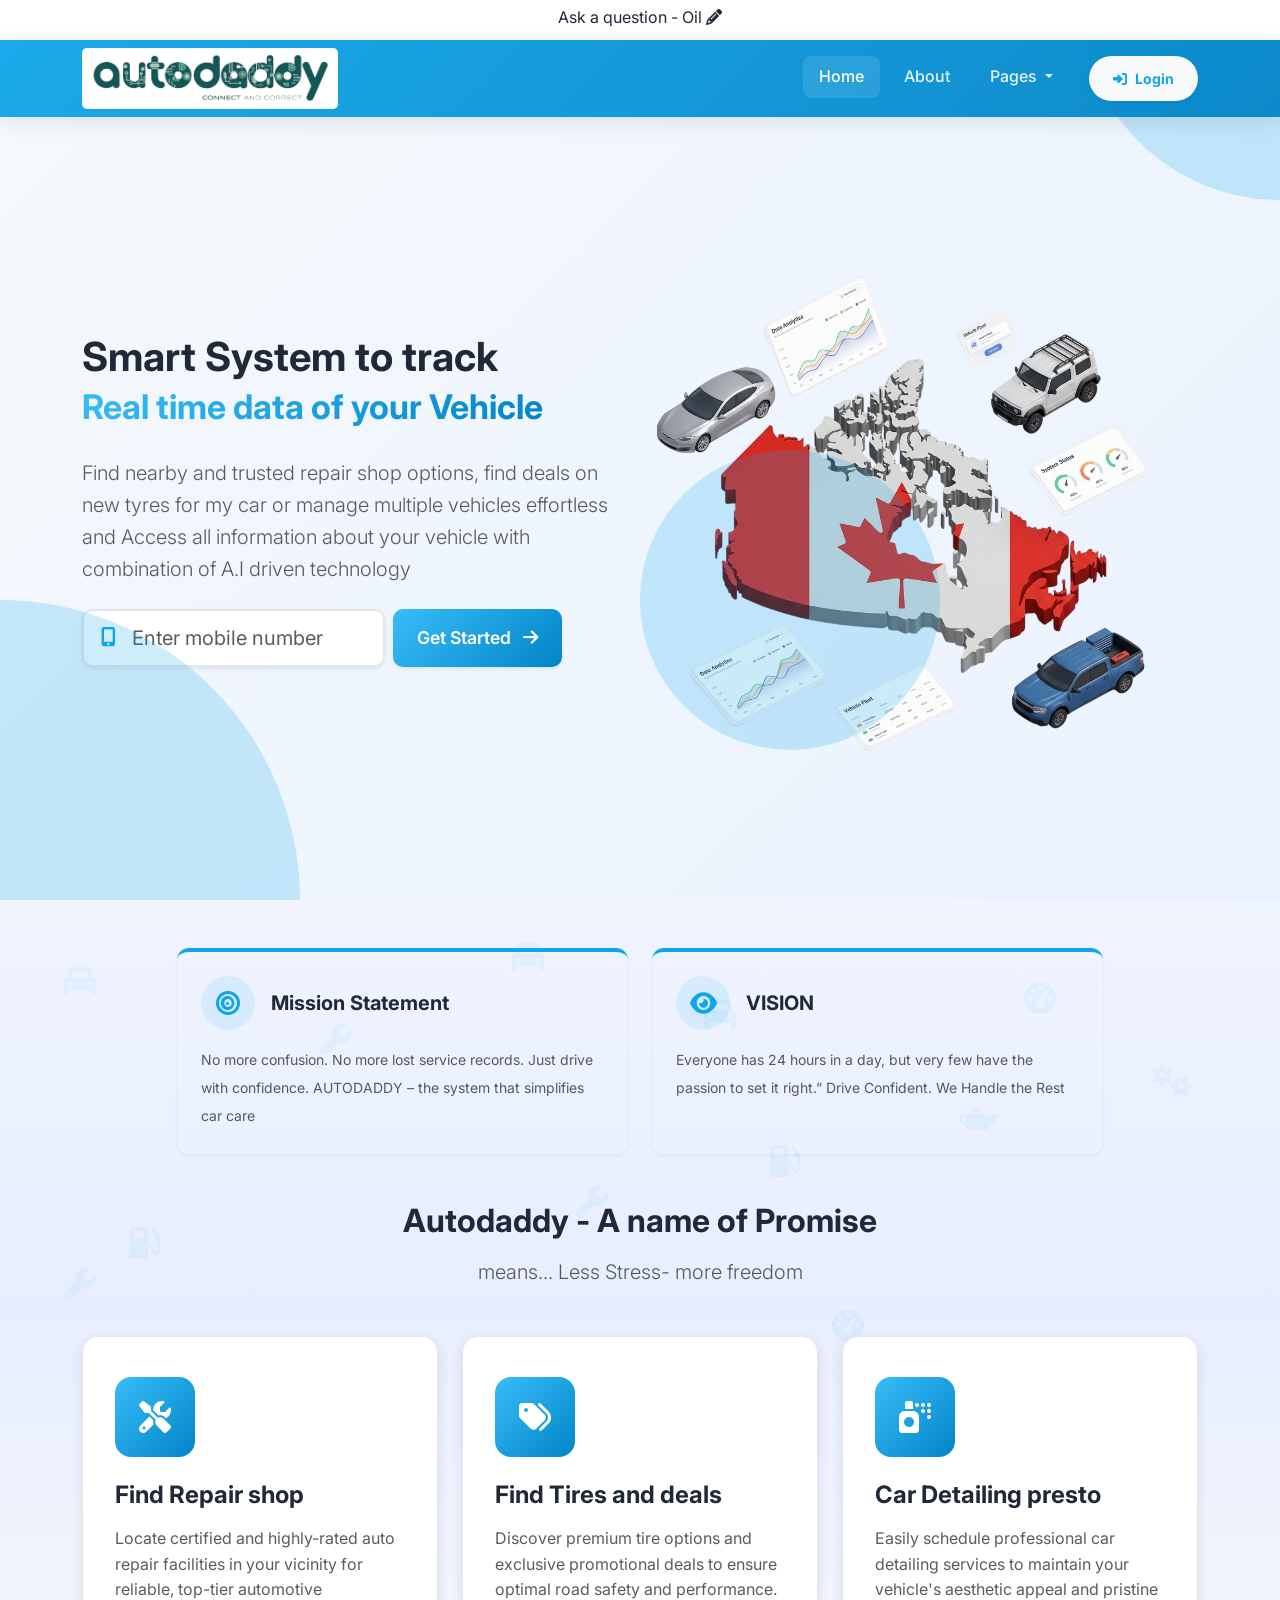
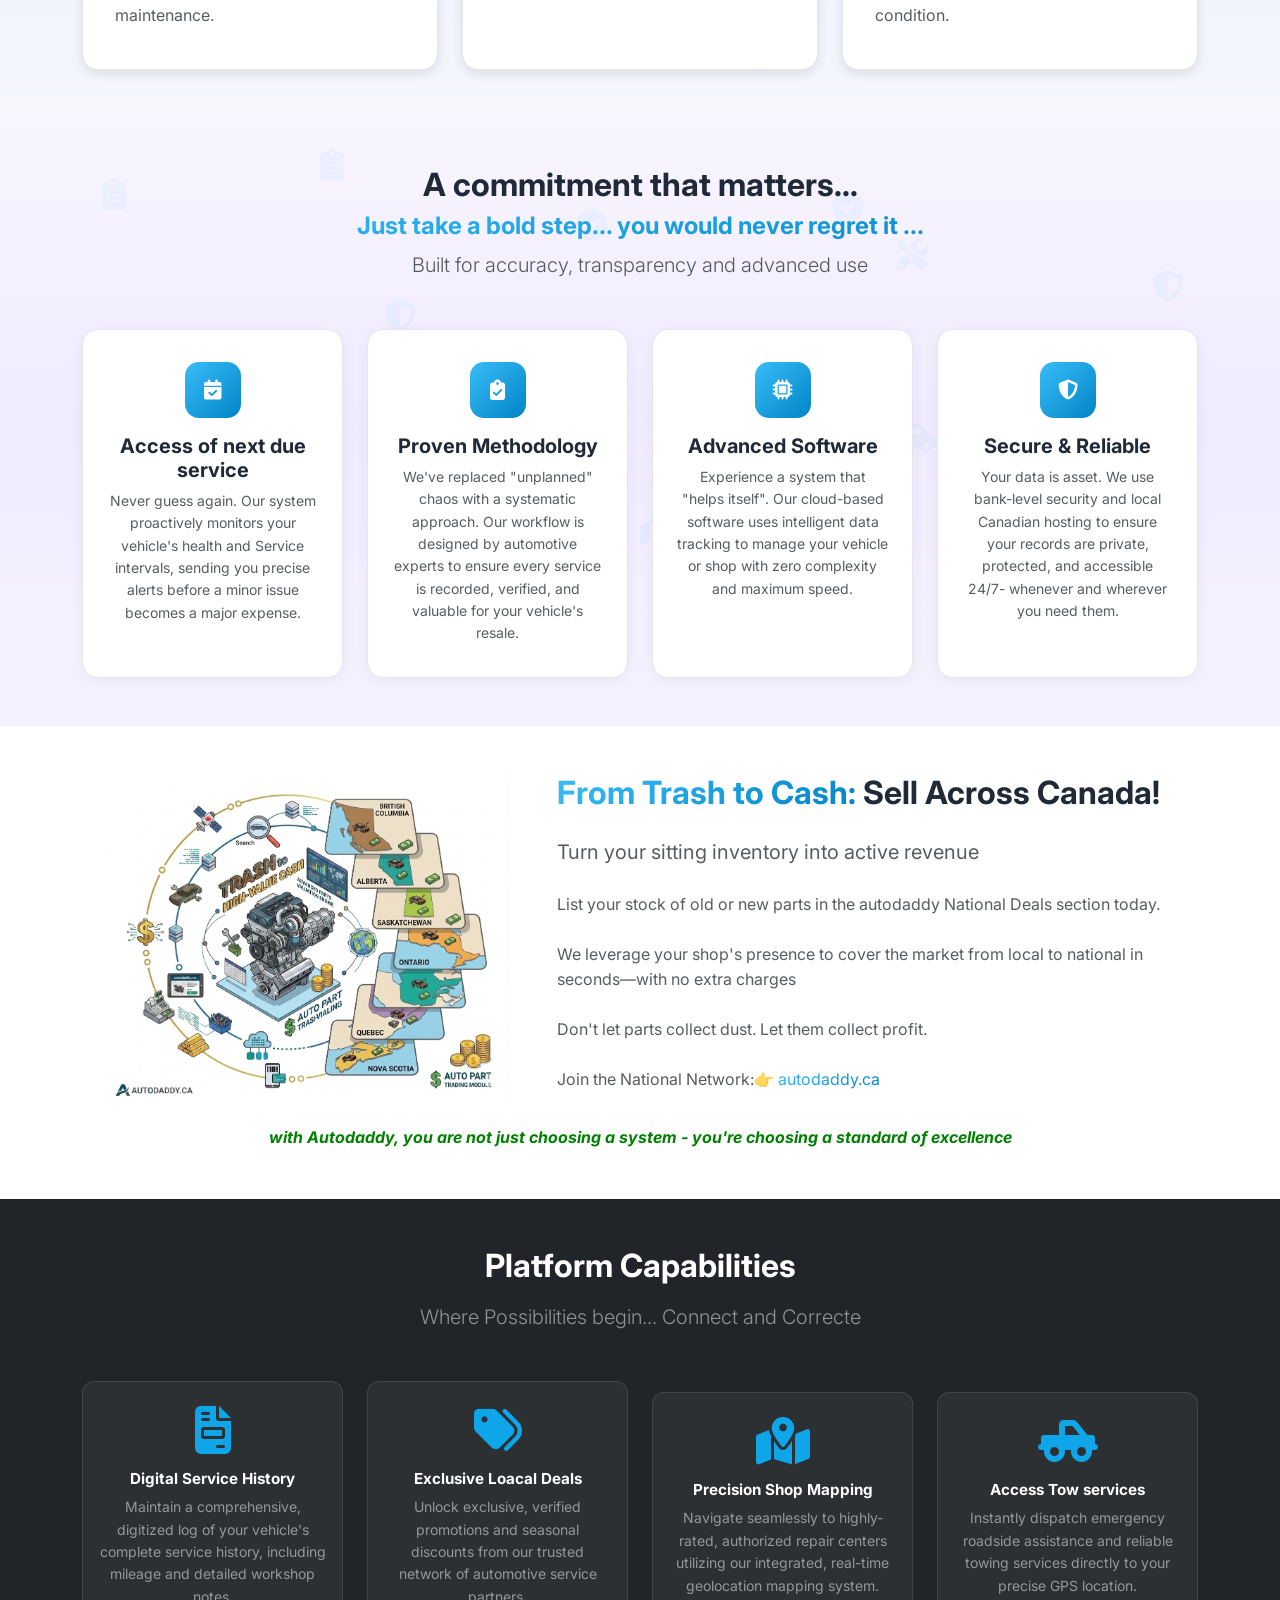
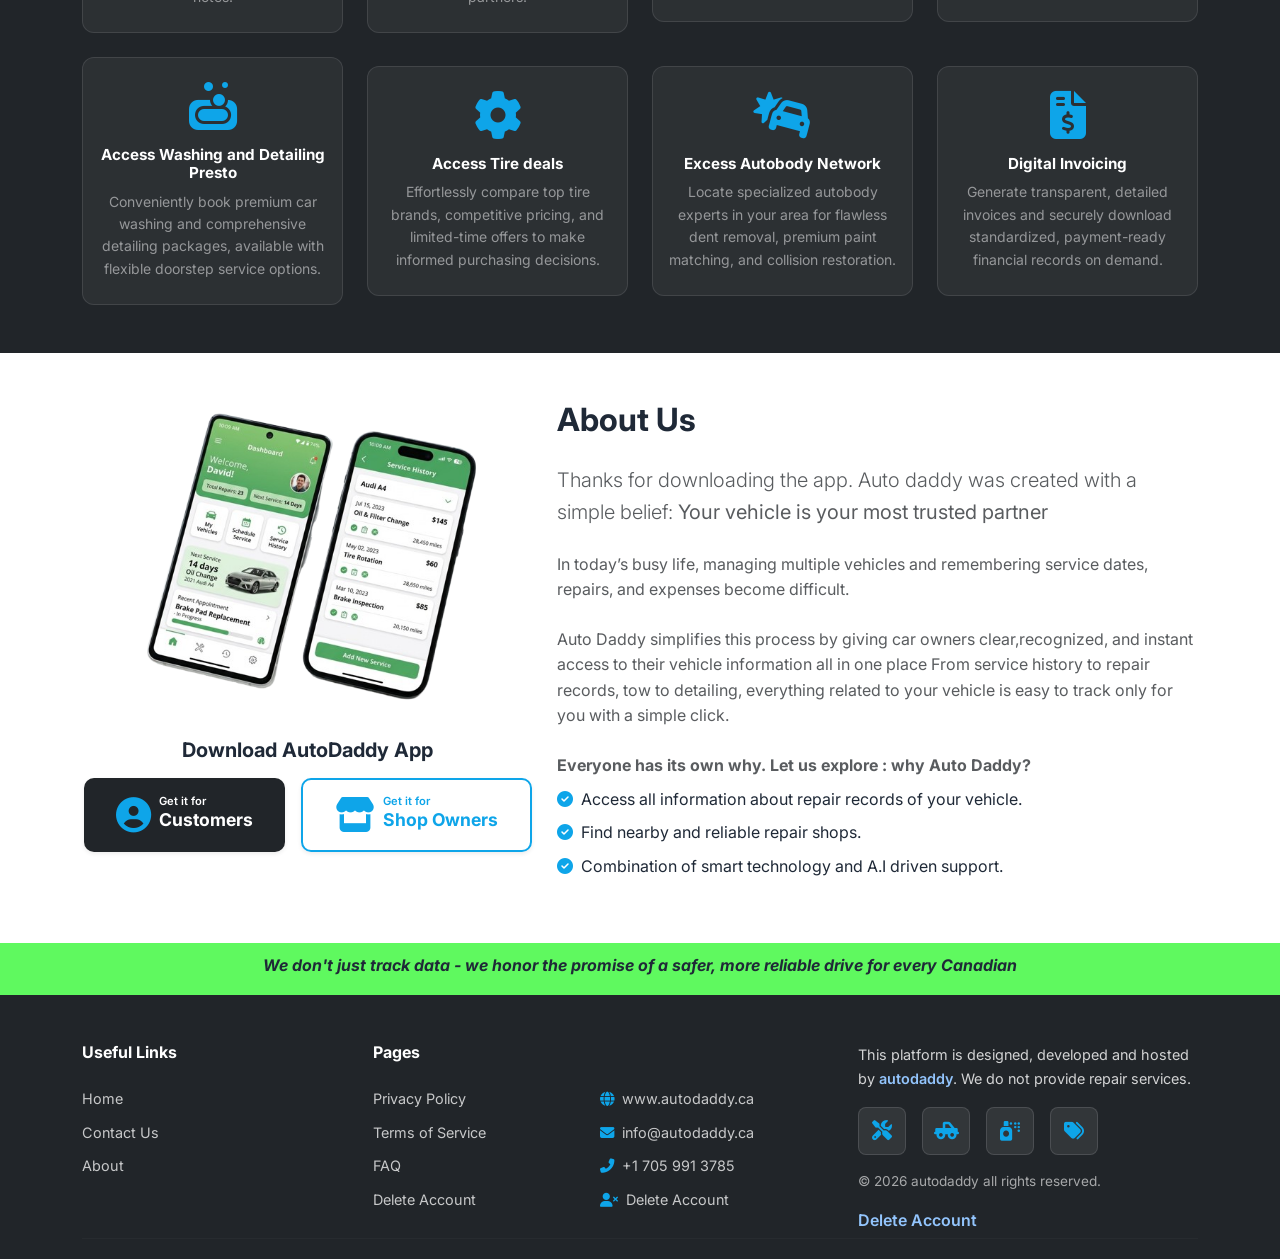
==== index.html @ b3094167 "Initial COmmit" ====
<!DOCTYPE html>
<html lang="en">

<head>
    <meta charset="UTF-8">
    <meta name="viewport" content="width=device-width, initial-scale=1.0">
    <title>Autodaddy</title>

    <!-- Bootstrap 5.3 CSS -->
    <link href="https://cdn.jsdelivr.net/npm/bootstrap@5.3.2/dist/css/bootstrap.min.css" rel="stylesheet">

    <!-- Font Awesome 6 -->
    <link rel="stylesheet" href="https://cdnjs.cloudflare.com/ajax/libs/font-awesome/6.5.1/css/all.min.css">

    <!-- Google Fonts -->
    <link href="https://fonts.googleapis.com/css2?family=Inter:wght@300;400;500;600;700;800&display=swap"
        rel="stylesheet">

    <!-- AOS Animation -->
    <link href="https://unpkg.com/aos@2.3.1/dist/aos.css" rel="stylesheet">

    <!-- Custom CSS -->
    <link rel="stylesheet" href="css/style.css?v=1.5">
</head>

<body>

    <div class="maintagline"><span id="HomeLine">Ask a question - Oil change Service due on... find best Tire
            deals...Tow service or Car detailing etc. “A.I - that helps itself</span><i class="fas fa-pencil-alt"></i>
    </div>
    <!-- Navigation -->
    <nav class="navbar navbar-expand-lg navbar-dark fixed-top custom-fixed-top" id="mainNav">
        <div class="container">
            <a class="navbar-brand d-flex align-items-center" href="index.html">
                <img src="autodaddy-logo.png" alt="GIS Portal">
            </a>
            <button class="navbar-toggler" type="button" data-bs-toggle="collapse" data-bs-target="#navbarNav">
                <span class="navbar-toggler-icon"></span>
            </button>
            <div class="collapse navbar-collapse" id="navbarNav">
                <ul class="navbar-nav ms-auto">
                    <li class="nav-item"><a class="nav-link active" href="#home">Home</a></li>
                    <li class="nav-item"><a class="nav-link" href="#about">About</a></li>
                    <li class="nav-item dropdown">
                        <a class="nav-link dropdown-toggle" href="#" id="pagesDropdown" role="button"
                            data-bs-toggle="dropdown" aria-expanded="false">
                            Pages
                        </a>
                        <ul class="dropdown-menu dropdown-menu-end shadow-sm border-0" aria-labelledby="pagesDropdown"
                            style="border-radius: 12px; margin-top: 10px;">
                            <li><a class="dropdown-item py-2" href="privacy-policy.html"><i
                                        class="fas fa-shield-alt text-sky w-20px me-2 text-center"></i>Privacy
                                    Policy</a></li>
                            <li><a class="dropdown-item py-2" href="terms-of-use.html"><i
                                        class="fas fa-file-contract text-sky w-20px me-2 text-center"></i>Terms of
                                    Use</a>
                            </li>
                            <li><a class="dropdown-item py-2" href="faq.html"><i
                                        class="fas fa-question-circle text-sky w-20px me-2 text-center"></i>FAQ</a></li>
                            <li><a class="dropdown-item py-2" href="contact-us.html"><i
                                        class="fas fa-envelope text-sky w-20px me-2 text-center"></i>Contact Us</a></li>
                        </ul>
                    </li>
                    <li class="nav-item ms-3">
                        <a class="btn btn-light text-sky fw-bold btn-sm px-4 rounded-pill shadow-sm" href="#">
                            <i class="fas fa-sign-in-alt me-2"></i>Login
                        </a>
                    </li>
                </ul>
            </div>
        </div>
    </nav>

    <!-- Hero Section -->
    <section id="home" class="hero-section d-flex align-items-center">
        <div class="container">
            <div class="row align-items-center">
                <div class="col-lg-6" data-aos="fade-right">
                    <h1 class="display-6 fw-bold mb-4" style="min-height: 100px;">
                        Smart System to track <br>
                        <span class="text-gradient" style="font-size: 34px;" id="heroTypingText">Real time data of your
                            Vehicle</span>
                    </h1>
                    <p class="lead mb-4 text-muted">
                        Find nearby and trusted repair shop options, find deals on new tyres for my car or manage
                        multiple vehicles effortless and Access all information about your vehicle with combination of
                        A.I driven technology
                    </p>
                    <form action="login.html" class="d-flex flex-column flex-sm-row gap-2 mt-4"
                        style="max-width: 480px;">
                        <div class="position-relative flex-grow-1">
                            <i class="fas fa-mobile-alt position-absolute text-sky"
                                style="top: 50%; left: 1.2rem; transform: translateY(-50%); font-size: 1.2rem;"></i>
                            <input type="tel" class="form-control form-control-lg w-100 shadow-sm"
                                style="padding-left: 3rem;" placeholder="Enter mobile number" required>
                        </div>
                        <button type="submit" class="btn btn-primary btn-lg px-4 shadow-sm text-nowrap">
                            Get Started <i class="fas fa-arrow-right ms-2"></i>
                        </button>
                    </form>
                </div>
                <div class="col-lg-6" data-aos="fade-left">
                    <div class="hero-image-container text-center">
                        <img src="home-banner-main.png" alt="AutoDaddy Software Platform" class="img-fluid"
                            style="mix-blend-mode: multiply; transform: scale(1.15);">
                    </div>
                </div>
            </div>
        </div>

        <!-- Animated Background -->
        <div class="hero-bg-animation">
            <div class="circle-1"></div>
            <div class="circle-2"></div>
            <div class="circle-3"></div>
        </div>
    </section>

    <!-- Features Section -->
    <section id="features" class="py-5 section-features">
        <div class="section-bg-icons section-bg-icons--features" aria-hidden="true">
            <i class="fas fa-car"></i><i class="fas fa-wrench"></i><i class="fas fa-oil-can"></i><i
                class="fas fa-gas-pump"></i><i class="fas fa-cogs"></i><i class="fas fa-tachometer-alt"></i>
            <i class="fas fa-car"></i><i class="fas fa-wrench"></i><i class="fas fa-oil-can"></i><i
                class="fas fa-gas-pump"></i><i class="fas fa-cogs"></i><i class="fas fa-tachometer-alt"></i>
            <i class="fas fa-car"></i><i class="fas fa-wrench"></i><i class="fas fa-oil-can"></i><i
                class="fas fa-gas-pump"></i><i class="fas fa-cogs"></i><i class="fas fa-tachometer-alt"></i>
        </div>
        <div class="container position-relative">

            <div class="row g-4 mb-5 justify-content-center">
                <div class="col-md-5" data-aos="fade-up" data-aos-delay="100">
                    <div class="about-feature h-100 text-start position-relative overflow-hidden"
                        style="border-top: 4px solid #0ea5e9;">
                        <div class="d-flex align-items-center mb-3">
                            <div class="bg-sky bg-opacity-10 text-sky rounded-circle d-flex align-items-center justify-content-center me-3 flex-shrink-0"
                                style="width: 54px; height: 54px;">
                                <i class="fas fa-bullseye fa-xl"></i>
                            </div>
                            <h5 class="fw-bold mb-0">Mission Statement</h5>
                        </div>
                        <p class="text-muted small mb-0 lh-lg">No more confusion. No more lost service records. Just
                            drive with
                            confidence. AUTODADDY – the system that simplifies car care</p>
                    </div>
                </div>
                <div class="col-md-5" data-aos="fade-up" data-aos-delay="200">
                    <div class="about-feature h-100 text-start position-relative overflow-hidden"
                        style="border-top: 4px solid #0ea5e9;">
                        <div class="d-flex align-items-center mb-3">
                            <div class="bg-sky bg-opacity-10 text-sky rounded-circle d-flex align-items-center justify-content-center me-3 flex-shrink-0"
                                style="width: 54px; height: 54px;">
                                <i class="fas fa-eye fa-xl"></i>
                            </div>
                            <h5 class="fw-bold mb-0">VISION</h5>
                        </div>
                        <p class="text-muted small mb-0 lh-lg">Everyone has 24 hours in a day, but very few have the
                            passion to set
                            it right.” Drive Confident. We Handle the Rest</p>
                    </div>
                </div>
            </div>

            <div class="text-center mb-5" data-aos="fade-up">
                <h2 class="display-7 fw-bold mb-3">Autodaddy - A name of Promise</h2>
                <p class="lead text-muted">means... Less Stress- more freedom</p>
            </div>

            <div class="row g-4">
                <!-- Feature 1 -->
                <div class="col-lg-4 col-md-6" data-aos="fade-up" data-aos-delay="100">
                    <div class="feature-card">
                        <div class="feature-icon bg-gradient-sky">
                            <i class="fas fa-tools"></i>
                        </div>
                        <h4 class="fw-bold mt-4 mb-3">Find Repair shop</h4>
                        <p class="text-muted">Locate certified and highly-rated auto repair facilities in your vicinity
                            for reliable, top-tier automotive maintenance.
                        </p>
                    </div>
                </div>

                <!-- Feature 2 -->
                <div class="col-lg-4 col-md-6" data-aos="fade-up" data-aos-delay="200">
                    <div class="feature-card">
                        <div class="feature-icon bg-gradient-sky">
                            <i class="fas fa-tags"></i>
                        </div>
                        <h4 class="fw-bold mt-4 mb-3">Find Tires and deals</h4>
                        <p class="text-muted">Discover premium tire options and exclusive promotional deals to ensure
                            optimal road safety and performance.
                        </p>
                    </div>
                </div>

                <!-- Feature 3 -->
                <div class="col-lg-4 col-md-6" data-aos="fade-up" data-aos-delay="300">
                    <div class="feature-card">
                        <div class="feature-icon bg-gradient-sky">
                            <i class="fas fa-spray-can"></i>
                        </div>
                        <h4 class="fw-bold mt-4 mb-3">Car Detailing presto</h4>
                        <p class="text-muted">Easily schedule professional car detailing services to maintain your
                            vehicle's aesthetic appeal and pristine condition.</p>
                    </div>
                </div>


            </div>
        </div>
    </section>

    <!-- Why Us / Data & Methodology -->
    <section id="why-us" class="py-5 section-why-us">
        <div class="section-bg-icons section-bg-icons--why" aria-hidden="true">
            <i class="fas fa-clipboard-list"></i><i class="fas fa-tools"></i><i class="fas fa-map-marked-alt"></i><i
                class="fas fa-shield-alt"></i><i class="fas fa-car-side"></i><i class="fas fa-check-circle"></i>
            <i class="fas fa-clipboard-list"></i><i class="fas fa-tools"></i><i class="fas fa-map-marked-alt"></i><i
                class="fas fa-shield-alt"></i><i class="fas fa-car-side"></i><i class="fas fa-check-circle"></i>
            <i class="fas fa-clipboard-list"></i><i class="fas fa-tools"></i><i class="fas fa-map-marked-alt"></i><i
                class="fas fa-shield-alt"></i><i class="fas fa-car-side"></i><i class="fas fa-check-circle"></i>
        </div>
        <div class="container position-relative">
            <div class="text-center mb-5" data-aos="fade-up">
                <h2 class="display-7 fw-bold mb-2">A commitment that matters...</h2>
              <h4 class="fw-bold mb-2 text-gradient">Just take a bold step... you would never
                    regret it ...</h4>
                <p class="lead text-muted">Built for accuracy, transparency and advanced use</p>
            </div>
            <div class="row g-4">
                <div class="col-lg-3 col-md-6" data-aos="fade-up" data-aos-delay="100">
                    <div class="why-card text-center">
                        <div class="why-icon mx-auto"><i class="fas fa-calendar-check"></i></div>
                        <h5 class="fw-bold mt-3 mb-2">Access of next due service</h5>
                        <p class="text-muted small mb-0">Never guess again. Our system proactively monitors your vehicle's health and Service intervals, sending you precise alerts before a minor issue becomes a major expense.</p>
                    </div>
                </div>
                <div class="col-lg-3 col-md-6" data-aos="fade-up" data-aos-delay="200">
                    <div class="why-card text-center">
                        <div class="why-icon mx-auto"><i class="fas fa-clipboard-check"></i></div>
                        <h5 class="fw-bold mt-3 mb-2">Proven Methodology</h5>
                        <p class="text-muted small mb-0">We've replaced "unplanned" chaos with a systematic approach. Our workflow is designed by automotive experts to ensure every service is recorded, verified, and valuable for your vehicle's resale.</p>
                    </div>
                </div>
                <div class="col-lg-3 col-md-6" data-aos="fade-up" data-aos-delay="300">
                    <div class="why-card text-center">
                        <div class="why-icon mx-auto"><i class="fas fa-microchip"></i></div>
                        <h5 class="fw-bold mt-3 mb-2">Advanced Software</h5>
                        <p class="text-muted small mb-0">Experience a system  that "helps itself". Our cloud-based software uses intelligent data tracking to manage your vehicle or shop with zero complexity and maximum speed.</p>
                    </div>
                </div>
                <div class="col-lg-3 col-md-6" data-aos="fade-up" data-aos-delay="400">
                    <div class="why-card text-center">
                        <div class="why-icon mx-auto"><i class="fas fa-shield-alt"></i></div>
                        <h5 class="fw-bold mt-3 mb-2">Secure &amp; Reliable</h5>
                        <p class="text-muted small mb-0">Your data is asset. We use bank-level security and local Canadian hosting to ensure your records are private, protected, and accessible 24/7- whenever and wherever you need them.</p>
                    </div>
                </div>
            </div>
        </div>
    </section>
  
      <!-- About Section -->
    <section id="about" class="py-5">
        <div class="container">
            <div class="row">
                <div class="col-md-5 text-center" data-aos="fade-right">
                    <img src="about-banner-new-1.png" alt="AutoDaddy Mobile App" class="img-fluid mb-4"
                        style="max-width: 400px;">
                    
                </div>
                <div class="col-md-7" data-aos="fade-left">
                     <h2 class="display-7 fw-bold mb-4"><span class="text-gradient">From Trash to Cash:</span> Sell Across Canada!</h2>
                   
                    <p class="lead text-muted mb-4">
                        <b>Turn your sitting inventory into active revenue</b>
                    </p>
                    <p class="text-muted mb-4">
                        List your stock of old or new parts in the autodaddy National Deals section today.
                    </p>

                    <p class="text-muted mb-4">
                        We leverage your shop's presence to cover the market from local to national in seconds—with no extra charges
                    </p>
                  
                    <p class="text-muted mb-4">
                        Don't let parts collect dust. Let them collect profit.
                    </p>
                  
                    <p class="text-muted mb-4">
                      Join the National Network:👉 <span class="text-gradient">autodaddy.ca</span>
                    </p>
                  
                  
                </div>
              
              <div class="col-md-12" data-aos="fade-left"><p class="text-center m-0" style="font-style: italic;
    font-weight: bold;color: green;">with Autodaddy, you are not just choosing a system - you're choosing a standard of excellence</p></div>
            </div>

        </div>
    </section>

    <!-- Platform Capabilities -->
    <section id="capabilities" class="py-5 bg-dark text-white">
        <div class="container">
            <div class="text-center mb-5" data-aos="fade-up">
                <h2 class="display-7 fw-bold mb-3">Platform Capabilities</h2>
                <p class="lead text-white-50">Where Possibilities begin... Connect and Correcte</p>
            </div>
            <div class="row g-4 align-items-center">
                <div class="col-lg-3 col-md-4 col-6 text-center" data-aos="fade-up" data-aos-delay="100">
                    <div class="tech-box">
                        <i class="fas fa-file-invoice fa-3x mb-3 text-sky"></i>
                        <h6 class="fw-bold">Digital Service History</h6>
                        <p class="text-white-50 small mb-0">Maintain a comprehensive, digitized log of your vehicle's
                            complete service history, including mileage and detailed workshop notes.</p>
                    </div>
                </div>
                <div class="col-lg-3 col-md-4 col-6 text-center" data-aos="fade-up" data-aos-delay="150">
                    <div class="tech-box">
                        <i class="fas fa-tags fa-3x mb-3 text-sky"></i>
                        <h6 class="fw-bold">Exclusive Loacal Deals</h6>
                        <p class="text-white-50 small mb-0">Unlock exclusive, verified promotions and seasonal discounts
                            from our trusted network of automotive service partners.</p>
                    </div>
                </div>
                <div class="col-lg-3 col-md-4 col-6 text-center" data-aos="fade-up" data-aos-delay="200">
                    <div class="tech-box">
                        <i class="fas fa-map-marked-alt fa-3x mb-3 text-sky"></i>
                        <h6 class="fw-bold">Precision Shop Mapping</h6>
                        <p class="text-white-50 small mb-0">Navigate seamlessly to highly-rated, authorized repair
                            centers utilizing our integrated, real-time geolocation mapping system.</p>
                    </div>
                </div>
                <div class="col-lg-3 col-md-4 col-6 text-center" data-aos="fade-up" data-aos-delay="250">
                    <div class="tech-box">
                        <i class="fas fa-truck-pickup fa-3x mb-3 text-sky"></i>
                        <h6 class="fw-bold">Access Tow services</h6>
                        <p class="text-white-50 small mb-0">Instantly dispatch emergency roadside assistance and
                            reliable towing services directly to your precise GPS location.</p>
                    </div>
                </div>
                <div class="col-lg-3 col-md-4 col-6 text-center" data-aos="fade-up" data-aos-delay="300">
                    <div class="tech-box">
                        <i class="fas fa-soap fa-3x mb-3 text-sky"></i>
                        <h6 class="fw-bold">Access Washing and Detailing Presto</h6>
                        <p class="text-white-50 small mb-0">Conveniently book premium car washing and comprehensive
                            detailing packages, available with flexible doorstep service options.</p>
                    </div>
                </div>
                <div class="col-lg-3 col-md-4 col-6 text-center" data-aos="fade-up" data-aos-delay="350">
                    <div class="tech-box">
                        <i class="fas fa-cog fa-3x mb-3 text-sky"></i>
                        <h6 class="fw-bold">Access Tire deals</h6>
                        <p class="text-white-50 small mb-0">Effortlessly compare top tire brands, competitive pricing,
                            and limited-time offers to make informed purchasing decisions.</p>
                    </div>
                </div>
                <div class="col-lg-3 col-md-4 col-6 text-center" data-aos="fade-up" data-aos-delay="400">
                    <div class="tech-box">
                        <i class="fas fa-car-crash fa-3x mb-3 text-sky"></i>
                        <h6 class="fw-bold">Excess Autobody Network</h6>
                        <p class="text-white-50 small mb-0">Locate specialized autobody experts in your area for
                            flawless dent removal, premium paint matching, and collision restoration.</p>
                    </div>
                </div>
                <div class="col-lg-3 col-md-4 col-6 text-center" data-aos="fade-up" data-aos-delay="450">
                    <div class="tech-box">
                        <i class="fas fa-file-invoice-dollar fa-3x mb-3 text-sky"></i>
                        <h6 class="fw-bold">Digital Invoicing</h6>
                        <p class="text-white-50 small mb-0">Generate transparent, detailed invoices and securely
                            download standardized, payment-ready financial records on demand.
                        </p>
                    </div>
                </div>
            </div>
        </div>
    </section>

    <!-- About Section -->
    <section id="about" class="py-5">
        <div class="container">
            <div class="row">
                <div class="col-md-5 text-center" data-aos="fade-right">
                    <img src="about-banner-new.png" alt="AutoDaddy Mobile App" class="img-fluid mb-4"
                        style="max-width: 400px;">
                    <h5 class="fw-bold mb-3">Download AutoDaddy App</h5>
                    <div class="d-flex justify-content-center gap-3 flex-wrap">
                        <a href="#" class="btn btn-dark btn-lg d-flex align-items-center shadow-sm">
                            <i class="fas fa-user-circle fa-2x me-2 text-sky"></i>
                            <div class="text-start">
                                <small class="d-block" style="font-size: 0.7rem; line-height: 1;">Get it for</small>
                                <span class="fw-bold">Customers</span>
                            </div>
                        </a>
                        <a href="#" class="btn btn-outline-sky btn-lg d-flex align-items-center shadow-sm">
                            <i class="fas fa-store fa-2x me-2"></i>
                            <div class="text-start">
                                <small class="d-block" style="font-size: 0.7rem; line-height: 1;">Get it for</small>
                                <span class="fw-bold">Shop Owners</span>
                            </div>
                        </a>
                    </div>
                </div>
                <div class="col-md-7" data-aos="fade-left">
                    <h2 class="display-7 fw-bold mb-4">About Us</h2>
                    <p class="lead text-muted mb-4">
                        Thanks for downloading the app. Auto daddy was created with a simple belief: <b>Your vehicle is
                            your most trusted partner</b>
                    </p>
                    <p class="text-muted mb-4">
                        In today’s busy life, managing multiple vehicles and remembering service dates, repairs, and
                        expenses become difficult.
                    </p>

                    <p class="text-muted mb-4">
                        Auto Daddy simplifies this process by giving car owners clear,recognized, and instant access to
                        their vehicle information all in one place From service history to repair records, tow to
                        detailing, everything related to your vehicle is easy to track only for you with a simple click.
                    </p>

                    <p class="text-muted fw-bold mb-2">Everyone has its own why. Let us explore : why Auto Daddy?</p>

                    <ul class="list-unstyled">
                        <li class="mb-2"><i class="fas fa-check-circle text-sky me-2"></i>Access all information
                            about repair records of your vehicle.</li>
                        <li class="mb-2"><i class="fas fa-check-circle text-sky me-2"></i>Find nearby and reliable
                            repair shops.</li>
                        <li class="mb-2"><i class="fas fa-check-circle text-sky me-2"></i>Combination of smart
                            technology and A.I driven support.</li>
                    </ul>


                </div>
            </div>

        </div>
    </section>
  
  <section style="background: #5ff95f;
    font-style: italic;
    padding: 10px 0 0; font-weight: bold;">
    <div class="row">
      <div class="col-12"> <p class="text-center">We don't just track data - we honor the promise of a safer, more reliable drive for every Canadian</p></div>
    </div>
    </section>

    <!-- Footer (Useful Links | Features | Content) -->
    <footer class="footer bg-dark text-white pt-5 pb-3">
        <div class="container">
            <div class="row g-4 g-lg-5">
                <!-- Useful Links (same as top menu) -->
                <div class="col-lg-3">
                    <h5 class="footer-title mb-4">Useful Links</h5>
                    <ul class="footer-list">
                        <li><a href="index.html#home">Home</a></li>
                        <li><a href="contact-us.html">Contact Us</a></li>
                        <li><a href="#about">About</a></li>
                    </ul>
                </div>
                <!-- Features (2 columns) -->
                <div class="col-lg-5">
                    <h5 class="footer-title mb-4">Pages</h5>
                    <div class="row g-3">
                        <div class="col-6">
                            <ul class="footer-list">
                                <li><a href="privacy-policy.html">Privacy Policy</a></li>
                                <li><a href="terms-of-use.html">Terms of Service</a></li>
                                <li><a href="faq.html">FAQ</a></li>
                                <li><a href="delete-account.html">Delete Account</a></li>
                            </ul>
                        </div>
                        <div class="col-6">
                            <ul class="footer-list">
                                <li><a href="#features"><i class="fas fa-globe me-2 text-sky"></i>www.autodaddy.ca</a>
                                </li>
                                <li><a href="#features"><i
                                            class="fas fa-envelope me-2 text-sky"></i>info@autodaddy.ca</a></li>
                                <li><a href="#features"><i class="fas fa-phone-alt me-2 text-sky"></i>+1
                                        705 991 3785</a></li>
                                <li><a href="delete-account.html"><i class="fas fa-user-times me-2 text-sky"></i>Delete Account</a></li>
                            </ul>
                        </div>
                    </div>
                </div>
                <!-- Content (developed by) -->
                <div class="col-lg-4">
                    <p class="footer-content mb-3">
                        This platform is designed, developed and hosted by <a href="#" class="footer-link">autodaddy</a>. We do not provide repair services.
                    </p>
                    <div class="footer-icons d-flex flex-wrap gap-3 align-items-center mb-3">
                        <div class="footer-icon-box" title="Repairs"><i class="fas fa-tools text-sky"></i></div>
                        <div class="footer-icon-box" title="Towing"><i class="fas fa-truck-pickup text-sky"></i>
                        </div>
                        <div class="footer-icon-box" title="Detailing"><i class="fas fa-spray-can text-sky"></i>
                        </div>
                        <div class="footer-icon-box" title="Deals"><i class="fas fa-tags text-sky"></i></div>
                    </div>
                    <p class="footer-copy mb-3">&copy; 2026 autodaddy all rights reserved.</p>
                    <p class="footer-delete-account mb-0">
                        <a href="delete-account.html" class="footer-link text-danger">Delete Account</a>
                    </p>
                </div>
            </div>
            <hr class="footer-hr my-1">
        </div>
    </footer>

    <!-- Bootstrap 5 JS -->
    <script src="https://cdn.jsdelivr.net/npm/bootstrap@5.3.2/dist/js/bootstrap.bundle.min.js"></script>

    <!-- AOS Animation -->
    <script src="https://unpkg.com/aos@2.3.1/dist/aos.js"></script>

    <!-- Custom JS -->
    <script src="js/main.js"></script>
    <script>
        autoType('HomeLine');

        const heroTexts = [
            "Real time data of your Vehicle",
            "Smart reminders for your next due service",
            "Instant access to trusted repair shops near by",
            "Detailed Reports on every dollar spent on your Car",
			"Manage multiple vehicles effortlessly in one place"
        ];
        autoTypeMultiple('heroTypingText', heroTexts);

        function autoTypeMultiple(Id, textArray) {
            const typingElement = document.getElementById(Id);
            if (!typingElement) return;
            typingElement.textContent = '';
            let textIndex = 0;
            let charIndex = 0;
            let isDeleting = false;

            function type() {
                const currentText = textArray[textIndex];

                if (isDeleting) {
                    if (charIndex >= 0) {
                        typingElement.textContent = currentText.substring(0, charIndex);
                        charIndex--;
                        setTimeout(type, 40);
                    } else {
                        isDeleting = false;
                        textIndex = (textIndex + 1) % textArray.length;
                        setTimeout(type, 500);
                    }
                } else {
                    if (charIndex < currentText.length) {
                        typingElement.textContent += currentText.charAt(charIndex);
                        charIndex++;
                        setTimeout(type, 70);
                    } else {
                        isDeleting = true;
                        setTimeout(type, 2000);
                    }
                }
            }
            type();
        }

        function autoType(Id) {
            const typingElement = document.getElementById(Id);
            const text = typingElement.innerText;
            typingElement.textContent = '';
            let index = 0;
            let isDeleting = false;
            function type() {
                if (isDeleting) {
                    if (index >= 0) {
                        typingElement.textContent = text.substring(0, index);
                        index--;
                        setTimeout(type, 50);
                    } else {
                        isDeleting = false;
                        setTimeout(type, 500);
                    }
                } else {
                    if (index < text.length) {
                        typingElement.textContent += text.charAt(index);
                        index++;
                        setTimeout(type, 100);
                    } else {
                        isDeleting = true;
                        setTimeout(type, 2000);
                    }
                }
            }
            type();
        }
    </script>
</body>

</html>
---- css/style.css ----
/* ===================================
   Smart City GIS Portal - Custom CSS
   Bootstrap 5.3 Based
   =================================== */

/* ===== ROOT VARIABLES ===== */
:root {
    --primary-color: #0ea5e9;
    --secondary-color: #0284c7;
    --success-color: #10b981;
    --danger-color: #ef4444;
    --warning-color: #f59e0b;
    --info-color: #06b6d4;
    --dark-color: #1f2937;
    --light-color: #f3f4f6;
    --gradient-1: linear-gradient(135deg, #38bdf8 0%, #0284c7 100%);
    --gradient-2: linear-gradient(135deg, #f093fb 0%, #f5576c 100%);
    --gradient-3: linear-gradient(135deg, #4facfe 0%, #00f2fe 100%);
    --gradient-blue: linear-gradient(135deg, #667eea 0%, #764ba2 100%);
    --gradient-sky: linear-gradient(135deg, #38bdf8 0%, #0284c7 100%);
    --gradient-cyan: linear-gradient(135deg, #4facfe 0%, #00f2fe 100%);
    --gradient-purple: linear-gradient(135deg, #a8edea 0%, #fed6e3 100%);
    --gradient-orange: linear-gradient(135deg, #fa709a 0%, #fee140 100%);
    --gradient-red: linear-gradient(135deg, #f093fb 0%, #f5576c 100%);
    --gradient-yellow: linear-gradient(135deg, #ffecd2 0%, #fcb69f 100%);
    --gradient-brown: linear-gradient(135deg, #89f7fe 0%, #66a6ff 100%);
    --shadow-sm: 0 2px 4px rgba(0, 0, 0, 0.05);
    --shadow-md: 0 4px 12px rgba(0, 0, 0, 0.1);
    --shadow-lg: 0 10px 30px rgba(0, 0, 0, 0.15);
    --shadow-xl: 0 20px 50px rgba(0, 0, 0, 0.2);
}

/* ===== GLOBAL STYLES ===== */
* {
    margin: 0;
    padding: 0;
    box-sizing: border-box;
}

body {
    font-family: 'Inter', -apple-system, BlinkMacSystemFont, 'Segoe UI', 'Roboto', sans-serif;
    color: #1f2937;
    line-height: 1.6;
    overflow-x: hidden;
}

h1,
h2,
h3,
h4,
h5,
h6 {
    font-weight: 700;
    line-height: 1.2;
}

a {
    transition: all 0.3s ease;
}

/* ===== NAVIGATION ===== */
#mainNav {
    padding: 0.5rem 0;
    background: linear-gradient(135deg, rgba(14, 165, 233, 0.95) 0%, rgba(2, 132, 199, 0.95) 100%);
    backdrop-filter: blur(10px);
    box-shadow: 0 4px 20px rgba(0, 0, 0, 0.1);
    transition: all 0.3s ease;
}

#mainNav.scrolled {
    padding: 0.3rem 0;
    box-shadow: 0 2px 20px rgba(0, 0, 0, 0.2);
}

.navbar-brand {
    font-size: 1.5rem;
    font-weight: 800;
    color: #fff !important;
    background: #fff;
    border-radius: 5px;
    padding: 6px 8px;
}

.navbar-brand img {
    max-width: 240px;
}

.navbar-nav .nav-link {
    color: rgba(255, 255, 255, 0.9) !important;
    font-weight: 500;
    padding: 0.5rem 1rem !important;
    margin: 0 0.25rem;
    transition: all 0.3s ease;
}

.navbar-nav .nav-link:hover,
.navbar-nav .nav-link.active {
    color: #fff !important;
    background: rgba(255, 255, 255, 0.1);
    border-radius: 8px;
}

/* ===== HERO SECTION ===== */
.hero-section {
    min-height: 100vh;
    background: linear-gradient(135deg, #f6f9fc 0%, #e9f2ff 50%, #f0f4ff 100%);
    background-size: 200% 200%;
    animation: heroGradient 12s ease infinite;
    padding-top: 100px;
    position: relative;
    overflow: hidden;
}

@keyframes heroGradient {

    0%,
    100% {
        background-position: 0% 50%;
    }

    50% {
        background-position: 100% 50%;
    }
}

.text-gradient {
    background: linear-gradient(135deg, #38bdf8 0%, #0284c7 100%);
    -webkit-background-clip: text;
    -webkit-text-fill-color: transparent;
    background-clip: text;
}

.hero-image-container {
    position: relative;
    animation: float 6s ease-in-out infinite;
}

@keyframes float {

    0%,
    100% {
        transform: translateY(0px);
    }

    50% {
        transform: translateY(-20px);
    }
}

.stat-box {
    padding: 1.5rem;
    background: white;
    border-radius: 12px;
    box-shadow: var(--shadow-md);
    transition: transform 0.3s ease;
}

.stat-box:hover {
    transform: translateY(-5px);
}

.feature-card {
    transition: transform 0.35s ease, box-shadow 0.35s ease;
}

.feature-card:hover {
    transform: translateY(-10px);
}

/* Animated Background - do not block clicks */
.hero-bg-animation {
    position: absolute;
    top: 0;
    left: 0;
    width: 100%;
    height: 100%;
    overflow: hidden;
    z-index: 0;
    pointer-events: none;
}

.circle-1,
.circle-2,
.circle-3 {
    position: absolute;
    border-radius: 50%;
    background: rgba(14, 165, 233, 0.2);
    animation: pulse 8s ease-in-out infinite;
    opacity: 1;
}

.circle-1 {
    width: 400px;
    height: 400px;
    top: -200px;
    right: -200px;
}

.circle-2 {
    width: 600px;
    height: 600px;
    bottom: -300px;
    left: -300px;
    animation-delay: 2s;
}

.circle-3 {
    width: 300px;
    height: 300px;
    top: 50%;
    left: 50%;
    animation-delay: 4s;
}

@keyframes pulse {

    0%,
    100% {
        transform: scale(1);
    }

    50% {
        transform: scale(1.1);
    }
}

/* ===== SECTION ANIMATED BACKGROUNDS (GIS icons) ===== */
.section-features,
.section-why-us {
    position: relative;
    overflow: hidden;
}

.section-features {
    background: linear-gradient(180deg, #f0f4ff 0%, #e8eeff 50%, #f5f7fc 100%);
}

.section-why-us {
    background: linear-gradient(180deg, #f8f5ff 0%, #f0ebff 50%, #f5f3ff 100%);
}

.section-features .container,
.section-why-us .container {
    z-index: 1;
}

.section-bg-icons {
    position: absolute;
    top: 0;
    left: 0;
    width: 100%;
    height: 100%;
    pointer-events: none;
    z-index: 0;
}

.section-bg-icons i {
    position: absolute;
    font-size: 2rem;
    opacity: 0.06;
    color: #0ea5e9;
}

.section-bg-icons--why i {
    color: #38bdf8;
}

/* Scatter positions for features icons (satellite, globe, map feel) */
.section-bg-icons--features i:nth-child(1) {
    top: 8%;
    left: 5%;
    animation: floatIcon1 20s ease-in-out infinite;
}

.section-bg-icons--features i:nth-child(2) {
    top: 15%;
    left: 25%;
    animation: floatIcon2 18s ease-in-out infinite;
}

.section-bg-icons--features i:nth-child(3) {
    top: 25%;
    left: 75%;
    animation: floatIcon1 22s ease-in-out infinite 1s;
}

.section-bg-icons--features i:nth-child(4) {
    top: 40%;
    left: 10%;
    animation: floatIcon2 19s ease-in-out infinite 2s;
}

.section-bg-icons--features i:nth-child(5) {
    top: 55%;
    left: 85%;
    animation: floatIcon1 21s ease-in-out infinite 0.5s;
}

.section-bg-icons--features i:nth-child(6) {
    top: 70%;
    left: 30%;
    animation: floatIcon2 17s ease-in-out infinite;
}

.section-bg-icons--features i:nth-child(7) {
    top: 12%;
    left: 55%;
    animation: floatIcon1 23s ease-in-out infinite 3s;
}

.section-bg-icons--features i:nth-child(8) {
    top: 35%;
    left: 45%;
    animation: floatIcon2 20s ease-in-out infinite 1.5s;
}

.section-bg-icons--features i:nth-child(9) {
    top: 60%;
    left: 15%;
    animation: floatIcon1 18s ease-in-out infinite 2.5s;
}

.section-bg-icons--features i:nth-child(10) {
    top: 75%;
    left: 60%;
    animation: floatIcon2 24s ease-in-out infinite;
}

.section-bg-icons--features i:nth-child(11) {
    top: 20%;
    left: 90%;
    animation: floatIcon1 19s ease-in-out infinite 0.8s;
}

.section-bg-icons--features i:nth-child(12) {
    top: 50%;
    left: 65%;
    animation: floatIcon2 21s ease-in-out infinite 2s;
}

.section-bg-icons--features i:nth-child(13) {
    top: 5%;
    left: 40%;
    animation: floatIcon1 22s ease-in-out infinite;
}

.section-bg-icons--features i:nth-child(14) {
    top: 45%;
    left: 5%;
    animation: floatIcon2 20s ease-in-out infinite 1s;
}

.section-bg-icons--features i:nth-child(15) {
    top: 80%;
    left: 45%;
    animation: floatIcon1 18s ease-in-out infinite 3s;
}

.section-bg-icons--features i:nth-child(16) {
    top: 30%;
    left: 60%;
    animation: floatIcon2 23s ease-in-out infinite;
}

.section-bg-icons--features i:nth-child(17) {
    top: 65%;
    left: 80%;
    animation: floatIcon1 19s ease-in-out infinite 2s;
}

.section-bg-icons--features i:nth-child(18) {
    top: 10%;
    left: 80%;
    animation: floatIcon2 21s ease-in-out infinite 0.5s;
}

.section-bg-icons--why i:nth-child(1) {
    top: 10%;
    left: 8%;
    animation: driftIcon1 25s linear infinite;
}

.section-bg-icons--why i:nth-child(2) {
    top: 20%;
    left: 70%;
    animation: driftIcon2 22s linear infinite 2s;
}

.section-bg-icons--why i:nth-child(3) {
    top: 45%;
    left: 15%;
    animation: driftIcon1 28s linear infinite 1s;
}

.section-bg-icons--why i:nth-child(4) {
    top: 60%;
    left: 80%;
    animation: driftIcon2 24s linear infinite;
}

.section-bg-icons--why i:nth-child(5) {
    top: 75%;
    left: 35%;
    animation: driftIcon1 26s linear infinite 3s;
}

.section-bg-icons--why i:nth-child(6) {
    top: 15%;
    left: 45%;
    animation: driftIcon2 23s linear infinite 1.5s;
}

.section-bg-icons--why i:nth-child(7) {
    top: 35%;
    left: 55%;
    animation: driftIcon1 27s linear infinite 0.5s;
}

.section-bg-icons--why i:nth-child(8) {
    top: 55%;
    left: 40%;
    animation: driftIcon2 25s linear infinite 2.5s;
}

.section-bg-icons--why i:nth-child(9) {
    top: 70%;
    left: 10%;
    animation: driftIcon1 24s linear infinite;
}

.section-bg-icons--why i:nth-child(10) {
    top: 25%;
    left: 90%;
    animation: driftIcon2 26s linear infinite 1s;
}

.section-bg-icons--why i:nth-child(11) {
    top: 50%;
    left: 70%;
    animation: driftIcon1 22s linear infinite 2s;
}

.section-bg-icons--why i:nth-child(12) {
    top: 85%;
    left: 60%;
    animation: driftIcon2 28s linear infinite;
}

.section-bg-icons--why i:nth-child(13) {
    top: 5%;
    left: 25%;
    animation: driftIcon1 23s linear infinite 3s;
}

.section-bg-icons--why i:nth-child(14) {
    top: 40%;
    left: 85%;
    animation: driftIcon2 21s linear infinite 0.8s;
}

.section-bg-icons--why i:nth-child(15) {
    top: 65%;
    left: 50%;
    animation: driftIcon1 26s linear infinite 1.8s;
}

.section-bg-icons--why i:nth-child(16) {
    top: 30%;
    left: 30%;
    animation: driftIcon2 24s linear infinite;
}

.section-bg-icons--why i:nth-child(17) {
    top: 80%;
    left: 75%;
    animation: driftIcon1 25s linear infinite 2.2s;
}

.section-bg-icons--why i:nth-child(18) {
    top: 12%;
    left: 65%;
    animation: driftIcon2 27s linear infinite 0.3s;
}

@keyframes floatIcon1 {

    0%,
    100% {
        transform: translate(0, 0) rotate(0deg);
        opacity: 0.06;
    }

    25% {
        transform: translate(15px, -20px) rotate(5deg);
        opacity: 0.08;
    }

    50% {
        transform: translate(-10px, 15px) rotate(-5deg);
        opacity: 0.05;
    }

    75% {
        transform: translate(20px, 10px) rotate(3deg);
        opacity: 0.07;
    }
}

@keyframes floatIcon2 {

    0%,
    100% {
        transform: translate(0, 0) rotate(0deg);
        opacity: 0.05;
    }

    33% {
        transform: translate(-18px, 12px) rotate(-8deg);
        opacity: 0.07;
    }

    66% {
        transform: translate(12px, -15px) rotate(6deg);
        opacity: 0.06;
    }
}

@keyframes driftIcon1 {
    0% {
        transform: translate(0, 0) rotate(0deg);
    }

    100% {
        transform: translate(30px, -25px) rotate(360deg);
    }
}

@keyframes driftIcon2 {
    0% {
        transform: translate(0, 0) rotate(0deg);
    }

    100% {
        transform: translate(-25px, 20px) rotate(-360deg);
    }
}

/* ===== FEATURE CARDS ===== */
.feature-card {
    padding: 2.5rem 2rem;
    background: white;
    border-radius: 16px;
    box-shadow: var(--shadow-md);
    transition: all 0.3s ease;
    height: 100%;
    border: 1px solid #e5e7eb;
    display: flex;
    flex-direction: column;
}

.feature-card .feature-icon {
    flex-shrink: 0;
}

.feature-card h4 {
    flex-shrink: 0;
}

.feature-card p {
    flex: 1 1 auto;
    min-height: 3.6em;
    margin-bottom: 0;
}

.feature-card:hover {
    transform: translateY(-10px);
    box-shadow: var(--shadow-xl);
    border-color: var(--primary-color);
}

.feature-icon {
    width: 80px;
    height: 80px;
    display: flex;
    align-items: center;
    justify-content: center;
    border-radius: 16px;
    font-size: 2rem;
    color: white;
}

.bg-gradient-blue {
    background: var(--gradient-blue);
}

.bg-gradient-sky {
    background: var(--gradient-sky);
}

.bg-gradient-cyan {
    background: var(--gradient-cyan);
}

.bg-gradient-purple {
    background: var(--gradient-purple);
}

.bg-gradient-orange {
    background: var(--gradient-orange);
}

.bg-gradient-red {
    background: var(--gradient-red);
}

.bg-gradient-yellow {
    background: var(--gradient-yellow);
}

.bg-gradient-brown {
    background: var(--gradient-brown);
}

.feature-link {
    color: var(--primary-color);
    text-decoration: none;
    font-weight: 600;
    display: inline-flex;
    align-items: center;
}

.feature-link:hover {
    color: var(--secondary-color);
    gap: 0.5rem;
}

/* ===== LIVE CARDS (Current / Live section) ===== */
.live-card {
    position: relative;
    background: white;
    border-radius: 16px;
    padding: 1.5rem;
    box-shadow: 0 4px 20px rgba(0, 0, 0, 0.08);
    border: 1px solid #e5e7eb;
    transition: transform 0.3s ease, box-shadow 0.3s ease;
    overflow: hidden;
}

.live-card:hover {
    transform: translateY(-6px);
    box-shadow: 0 12px 32px rgba(0, 0, 0, 0.12);
}

.live-card-badge {
    position: absolute;
    top: 0.75rem;
    right: 0.75rem;
    font-size: 0.65rem;
    font-weight: 700;
    text-transform: uppercase;
    letter-spacing: 0.05em;
    color: #0ea5e9;
    background: rgba(14, 165, 233, 0.12);
    padding: 0.2rem 0.5rem;
    border-radius: 6px;
    animation: livePulse 2s ease-in-out infinite;
}

@keyframes livePulse {

    0%,
    100% {
        box-shadow: 0 0 0 0 rgba(14, 165, 233, 0.3);
    }

    50% {
        box-shadow: 0 0 0 6px rgba(14, 165, 233, 0);
    }
}

.live-card h3 {
    font-size: 1.75rem;
    color: #1f2937;
}

/* Live section header dot */
.live-dot {
    font-size: 0.5rem !important;
    vertical-align: middle;
    animation: blink 1.5s ease-in-out infinite;
}

@keyframes blink {

    0%,
    100% {
        opacity: 1;
    }

    50% {
        opacity: 0.3;
    }
}

/* ===== CITY CARDS ===== */
.city-card {
    background: white;
    border-radius: 20px;
    overflow: hidden;
    box-shadow: var(--shadow-lg);
    transition: all 0.3s ease;
    height: 100%;
}

.city-card:hover {
    transform: translateY(-10px);
    box-shadow: var(--shadow-xl);
}

.city-image {
    position: relative;
    height: 250px;
    overflow: hidden;
}

.city-image img {
    width: 100%;
    height: 100%;
    object-fit: cover;
    transition: transform 0.5s ease;
}

.city-card:hover .city-image img {
    transform: scale(1.1);
}

.city-overlay {
    position: absolute;
    bottom: 0;
    left: 0;
    right: 0;
    padding: 2rem;
    background: linear-gradient(to top, rgba(0, 0, 0, 0.8), transparent);
}

.city-content {
    padding: 2rem;
}

/* ===== BOUNDARY CARDS ===== */
.boundary-card {
    padding: 2rem;
    background: white;
    border-radius: 16px;
    border: 1px solid #e5e7eb;
    box-shadow: 0 4px 20px rgba(0, 0, 0, 0.06);
    transition: transform 0.3s ease, box-shadow 0.3s ease;
}

.boundary-card:hover {
    transform: translateY(-4px);
    box-shadow: 0 12px 28px rgba(0, 0, 0, 0.1);
}

.boundary-icon {
    width: 64px;
    height: 64px;
    display: flex;
    align-items: center;
    justify-content: center;
    border-radius: 14px;
}

/* ===== WHY US CARDS ===== */
.why-card {
    padding: 2rem 1.5rem;
    background: white;
    border-radius: 16px;
    border: 1px solid #e5e7eb;
    box-shadow: 0 4px 16px rgba(0, 0, 0, 0.05);
    transition: transform 0.3s ease, box-shadow 0.3s ease;
    height: 100%;
    display: flex;
    flex-direction: column;
}

.why-card .why-icon {
    flex-shrink: 0;
}

.why-card h5 {
    flex-shrink: 0;
}

.why-card p {
    flex: 1 1 auto;
    min-height: 4.2em;
    margin-bottom: 0;
}

.why-card:hover {
    transform: translateY(-4px);
    box-shadow: 0 12px 28px rgba(0, 0, 0, 0.08);
}

.why-icon {
    width: 56px;
    height: 56px;
    display: flex;
    align-items: center;
    justify-content: center;
    background: linear-gradient(135deg, #38bdf8 0%, #0284c7 100%);
    color: white;
    border-radius: 14px;
    font-size: 1.25rem;
}

/* ===== TECHNOLOGY BOXES ===== */
.tech-box {
    padding: 1.5rem 1rem;
    background: rgba(255, 255, 255, 0.05);
    border-radius: 12px;
    border: 1px solid rgba(255, 255, 255, 0.1);
    transition: all 0.3s ease;
}

.tech-box:hover {
    background: rgba(255, 255, 255, 0.1);
    transform: translateY(-5px);
}

.tech-box h6 {
    font-size: 0.95rem;
}

/* ===== ABOUT SECTION ===== */
.about-feature {
    text-align: center;
    padding: 1.5rem;
    border-radius: 12px;
    box-shadow: var(--shadow-sm);
    transition: all 0.3s ease;
}

.about-feature:hover {
    box-shadow: var(--shadow-md);
    transform: translateY(-5px);
}

/* ===== CONTACT SECTION ===== */
.contact-info-box {
    text-align: center;
    padding: 2.5rem 2rem;
    background: white;
    border-radius: 16px;
    box-shadow: var(--shadow-md);
    transition: all 0.3s ease;
    height: 100%;
}

.contact-info-box:hover {
    transform: translateY(-5px);
    box-shadow: var(--shadow-lg);
}

.contact-icon {
    width: 70px;
    height: 70px;
    margin: 0 auto;
    display: flex;
    align-items: center;
    justify-content: center;
    background: linear-gradient(135deg, #38bdf8 0%, #0284c7 100%);
    border-radius: 50%;
    color: white;
    font-size: 1.75rem;
}

.contact-form-box {
    background: white;
    padding: 3rem;
    border-radius: 20px;
    box-shadow: var(--shadow-lg);
}

.form-control,
.form-select {
    border: 2px solid #e5e7eb;
    border-radius: 10px;
    padding: 0.75rem 1rem;
    transition: all 0.3s ease;
}

.form-control:focus,
.form-select:focus {
    border-color: var(--primary-color);
    box-shadow: 0 0 0 0.2rem rgba(37, 99, 235, 0.15);
}

/* ===== BUTTONS ===== */
.btn {
    font-weight: 600;
    padding: 0.75rem 1.5rem;
    border-radius: 10px;
    transition: all 0.3s ease;
    border: none;
}

.btn-primary {
    background: linear-gradient(135deg, #38bdf8 0%, #0284c7 100%);
    box-shadow: 0 4px 15px rgba(14, 165, 233, 0.3);
}

.btn-primary:hover {
    transform: translateY(-2px);
    box-shadow: 0 6px 20px rgba(14, 165, 233, 0.4);
}

.btn-outline-primary {
    border: 2px solid var(--primary-color);
    color: var(--primary-color);
}

.btn-outline-primary:hover {
    background: var(--primary-color);
    color: white;
    transform: translateY(-2px);
}

.btn-lg {
    padding: 1rem 2rem;
    font-size: 1.1rem;
}

/* ===== FOOTER ===== */
.footer a {
    transition: color 0.2s ease;
}

.footer a:hover {
    color: #fff !important;
}

.footer-title {
    font-size: 1rem;
    font-weight: 700;
    color: #fff;
}

.footer-list {
    list-style: none;
    padding: 0;
    margin: 0;
}

.footer-list li {
    margin-bottom: 0.5rem;
}

.footer-list a {
    color: rgba(255, 255, 255, 0.75);
    text-decoration: none;
    font-size: 0.9rem;
    transition: color 0.2s ease;
}

.footer-list a:hover {
    color: #fff !important;
}

.footer-content {
    font-size: 0.9rem;
    line-height: 1.65;
    color: rgba(255, 255, 255, 0.8);
}

.footer-link {
    color: #93c5fd !important;
    font-weight: 600;
    text-decoration: none;
}

.footer-link:hover {
    text-decoration: underline;
}

.footer-icons {
    margin-top: 0.5rem;
}

.footer-icon-box {
    width: 48px;
    height: 48px;
    display: inline-flex;
    align-items: center;
    justify-content: center;
    background: rgba(255, 255, 255, 0.08);
    border: 1px solid rgba(255, 255, 255, 0.12);
    border-radius: 8px;
    color: rgba(255, 255, 255, 0.9);
    font-size: 1.25rem;
    transition: transform 0.2s ease, background 0.2s ease;
}

.footer-icon-box:hover {
    transform: translateY(-2px);
    background: rgba(255, 255, 255, 0.12);
}

.footer-hr {
    border-color: rgba(255, 255, 255, 0.1);
}

.footer-copy {
    font-size: 0.85rem;
    color: rgba(255, 255, 255, 0.6);
}

.footer-legal {
    font-size: 0.85rem;
    color: rgba(255, 255, 255, 0.6);
    transition: color 0.2s ease;
}

.footer-legal:hover {
    color: #fff !important;
}

.social-links .btn {
    width: 40px;
    height: 40px;
    padding: 0;
    display: inline-flex;
    align-items: center;
    justify-content: center;
    border-radius: 50%;
}

.social-links .btn:hover {
    background: white;
    color: var(--dark-color) !important;
    transform: translateY(-3px);
}

/* ===== LOGIN PAGE ===== */
.login-container {
    min-height: 100vh;
    display: flex;
    align-items: center;
    background: linear-gradient(135deg, #38bdf8 0%, #0284c7 100%);
    position: relative;
    overflow: hidden;
}

/* Ensure form is always clickable: overlay must not capture clicks */
.login-container .hero-bg-animation {
    pointer-events: none !important;
    z-index: 0;
}

.login-container .container {
    position: relative;
    z-index: 3;
}

.login-container .login-box {
    position: relative;
    z-index: 1;
}

.login-box {
    background: white;
    border-radius: 24px;
    box-shadow: 0 20px 60px rgba(0, 0, 0, 0.3);
    overflow: hidden;
}

.login-container .login-box.row {
    min-height: 480px;
}

.login-left {
    background: linear-gradient(135deg, #38bdf8 0%, #0284c7 100%);
    color: white;
    padding: 4rem;
    display: flex;
    flex-direction: column;
    justify-content: center;
}

.login-left-inner {
    max-width: 320px;
}

.login-right {
    padding: 4rem;
    display: flex;
    flex-direction: column;
    justify-content: center;
}

.login-right-inner {
    max-width: 400px;
    margin: 0 auto;
}

.company-logo-selector {
    display: flex;
    gap: 1rem;
    margin-bottom: 2rem;
}

.company-logo-option {
    flex: 1;
    padding: 1rem;
    border: 2px solid #e5e7eb;
    border-radius: 12px;
    text-align: center;
    cursor: pointer;
    transition: all 0.3s ease;
}

.company-logo-option:hover,
.company-logo-option.active {
    border-color: var(--primary-color);
    background: #f0f7ff;
}

.company-logo-option img {
    max-height: 60px;
    margin-bottom: 0.5rem;
}

/* ===== DASHBOARD ===== */
.dashboard-container {
    min-height: 100vh;
    background: #f8fafc;
}

.sidebar {
    width: 280px;
    background: white;
    box-shadow: 2px 0 10px rgba(0, 0, 0, 0.05);
    position: fixed;
    top: 0;
    left: 0;
    height: 100vh;
    overflow-y: auto;
    z-index: 1000;
}

.sidebar-header {
    padding: 2rem 1.5rem;
    border-bottom: 1px solid #e5e7eb;
}

.sidebar-menu {
    padding: 1rem 0;
}

.menu-item {
    display: flex;
    align-items: center;
    padding: 0.875rem 1.5rem;
    color: #6b7280;
    text-decoration: none;
    transition: all 0.3s ease;
    border-left: 3px solid transparent;
}

.menu-item:hover,
.menu-item.active {
    background: #f0f7ff;
    color: var(--primary-color);
    border-left-color: var(--primary-color);
}

.menu-item i {
    width: 24px;
    margin-right: 1rem;
    font-size: 1.1rem;
}

.main-content {
    margin-left: 280px;
    padding: 2rem;
}

.top-bar {
    background: white;
    padding: 1.5rem 2rem;
    border-radius: 16px;
    box-shadow: var(--shadow-sm);
    margin-bottom: 2rem;
    display: flex;
    justify-content: space-between;
    align-items: center;
}

.stat-card {
    background: white;
    border-radius: 16px;
    padding: 2rem;
    box-shadow: var(--shadow-md);
    transition: all 0.3s ease;
}

.stat-card:hover {
    transform: translateY(-5px);
    box-shadow: var(--shadow-lg);
}

.stat-card-icon {
    width: 60px;
    height: 60px;
    border-radius: 12px;
    display: flex;
    align-items: center;
    justify-content: center;
    font-size: 1.75rem;
    color: white;
}

/* ===== MAP CONTAINER ===== */
.map-container {
    height: 600px;
    border-radius: 16px;
    overflow: hidden;
    box-shadow: var(--shadow-lg);
}

.map-tools {
    background: white;
    padding: 1.5rem;
    border-radius: 12px;
    box-shadow: var(--shadow-md);
    margin-bottom: 1.5rem;
}

.analysis-result-card {
    background: white;
    border-radius: 16px;
    padding: 2rem;
    box-shadow: var(--shadow-md);
    margin-top: 1.5rem;
}

/* ===== UTILITIES ===== */
.badge-custom {
    padding: 0.5rem 1rem;
    border-radius: 8px;
    font-weight: 600;
    font-size: 0.875rem;
}

.card-hover {
    transition: all 0.3s ease;
}

.card-hover:hover {
    transform: translateY(-5px);
    box-shadow: var(--shadow-xl);
}

/* ===== RESPONSIVE ===== */
@media (max-width: 991px) {
    .sidebar {
        transform: translateX(-100%);
    }

    .sidebar.show {
        transform: translateX(0);
    }

    .main-content {
        margin-left: 0;
    }

    .login-left {
        display: none;
    }
}

@media (max-width: 767px) {
    .hero-section {
        padding-top: 80px;
        min-height: auto;
        padding-bottom: 3rem;
    }

    .display-3 {
        font-size: 2.5rem;
    }

    .feature-card,
    .city-card {
        margin-bottom: 1.5rem;
    }
}

/* ===== SCROLLBAR ===== */
::-webkit-scrollbar {
    width: 8px;
    height: 8px;
}

::-webkit-scrollbar-track {
    background: #f1f1f1;
}

::-webkit-scrollbar-thumb {
    background: #888;
    border-radius: 4px;
}

::-webkit-scrollbar-thumb:hover {
    background: #555;
}

/* ===== SKY UTILITY CLASSES ===== */
.text-sky {
    color: var(--primary-color) !important;
}

.bg-sky {
    background-color: var(--primary-color) !important;
}

.bg-sky.bg-opacity-10 {
    background-color: rgba(14, 165, 233, 0.1) !important;
}

.btn-outline-sky {
    border: 2px solid var(--primary-color);
    color: var(--primary-color);
    background: transparent;
}

.btn-outline-sky:hover {
    background: var(--primary-color);
    color: white;
}

/* ===== INNER PAGE UI ENHANCEMENTS ===== */
.inner-hero-section {
    position: relative;
    overflow: hidden;
}

.inner-hero-section .hero-bg-animation {
    opacity: 0.5;
}

.content-box {
    margin-top: -60px;
    position: relative;
    z-index: 10;
}

.custom-accordion .accordion-button:not(.collapsed) {
    background-color: rgba(14, 165, 233, 0.05);
    color: var(--primary-color);
    box-shadow: inset 0 -1px 0 rgba(0, 0, 0, .125);
}

.custom-accordion .accordion-button:focus {
    border-color: rgba(14, 165, 233, 0.5);
    box-shadow: 0 0 0 0.25rem rgba(14, 165, 233, 0.25);
}

/* ===== LOADING ANIMATION ===== */
.loading-spinner {
    display: inline-block;
    width: 40px;
    height: 40px;
    border: 4px solid rgba(14, 165, 233, 0.2);
    border-top-color: var(--primary-color);
    border-radius: 50%;
    animation: spin 1s linear infinite;
}

@keyframes spin {
    to {
        transform: rotate(360deg);
    }
}

/* ===== ANIMATIONS ===== */
.fade-in {
    animation: fadeIn 0.5s ease-in;
}

@keyframes fadeIn {
    from {
        opacity: 0;
        transform: translateY(20px);
    }

    to {
        opacity: 1;
        transform: translateY(0);
    }
}

.slide-in-left {
    animation: slideInLeft 0.5s ease-out;
}

@keyframes slideInLeft {
    from {
        opacity: 0;
        transform: translateX(-50px);
    }

    to {
        opacity: 1;
        transform: translateX(0);
    }
}

.slide-in-right {
    animation: slideInRight 0.5s ease-out;
}

@keyframes slideInRight {
    from {
        opacity: 0;
        transform: translateX(50px);
    }

    to {
        opacity: 1;
        transform: translateX(0);
    }
}

.custom-fixed-top {
    top: 40px !important;

}

.maintagline {
    margin: 0 auto;
    z-index: 14;
    position: fixed;
    top: 0px;
    left: 0;
    right: 0;
    text-align: center;
    background: #ffffff;
    height: 40px;
    padding-top: 5px;
}
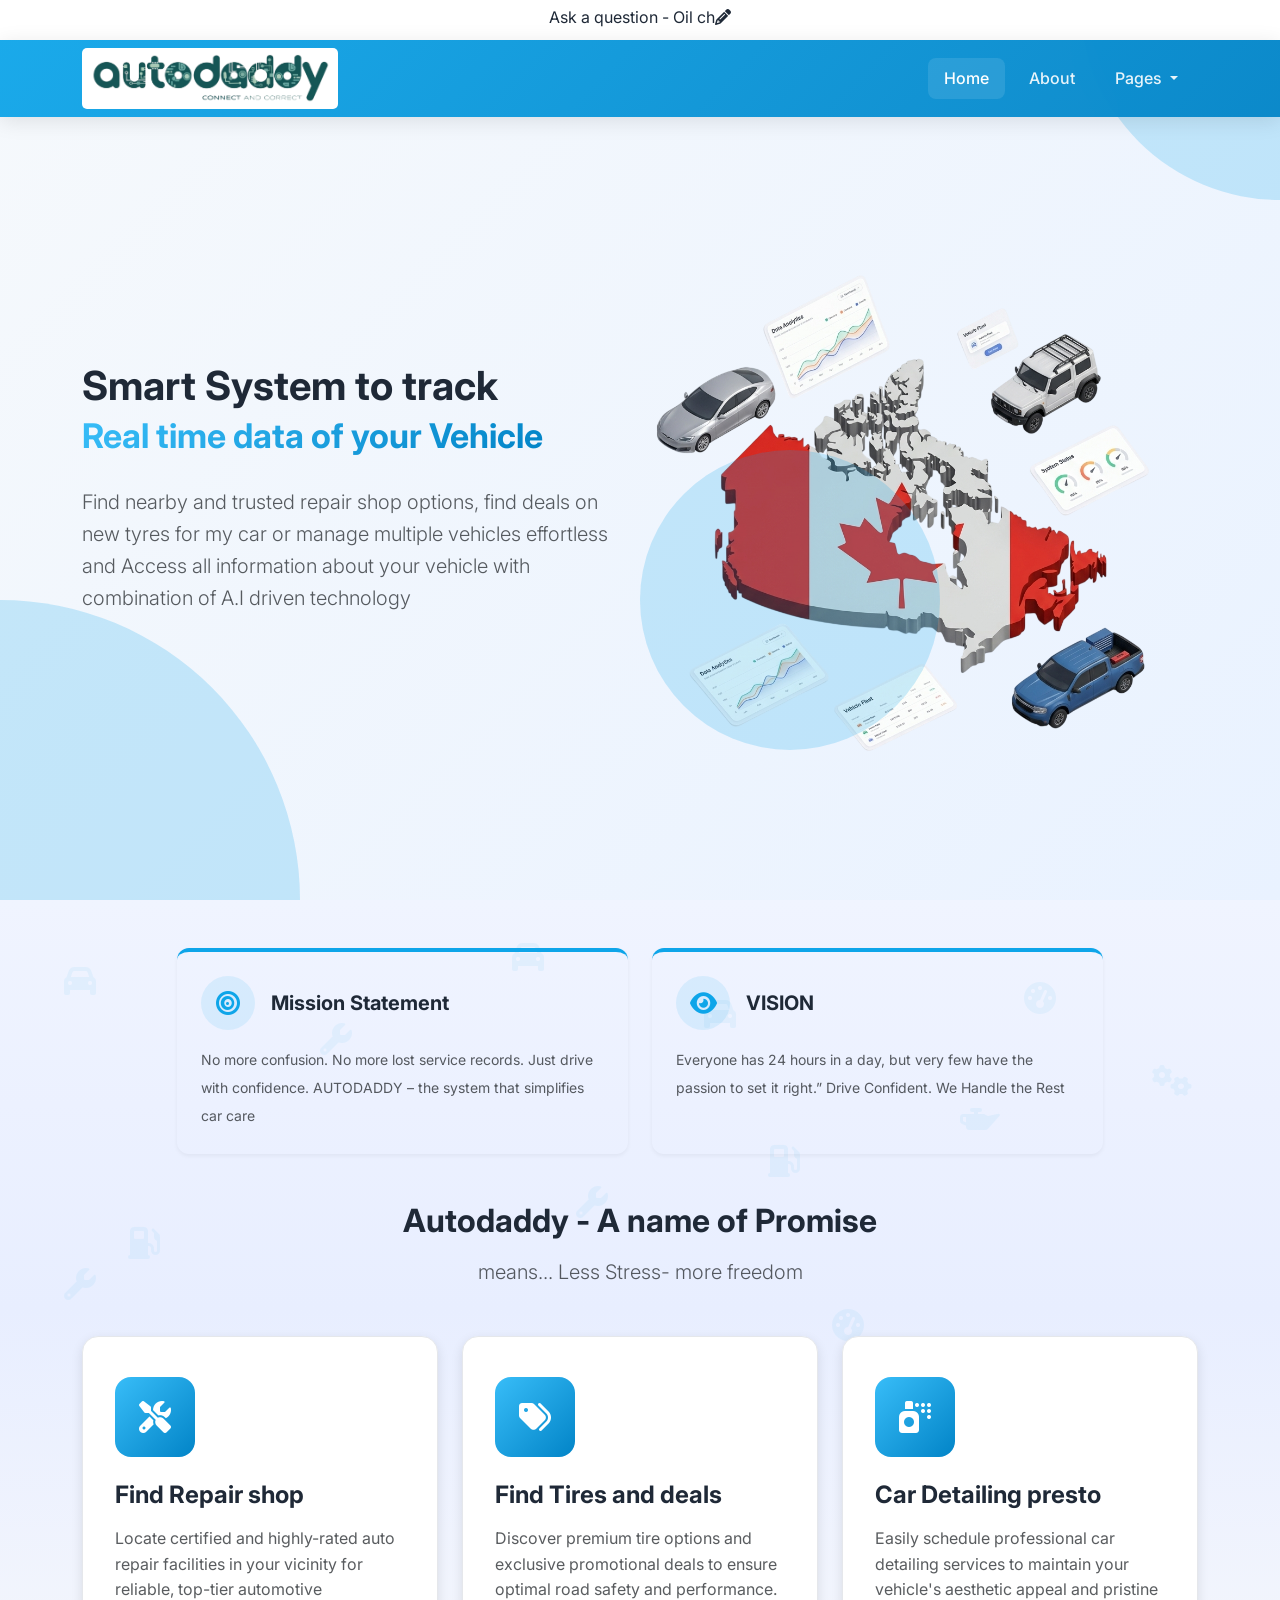
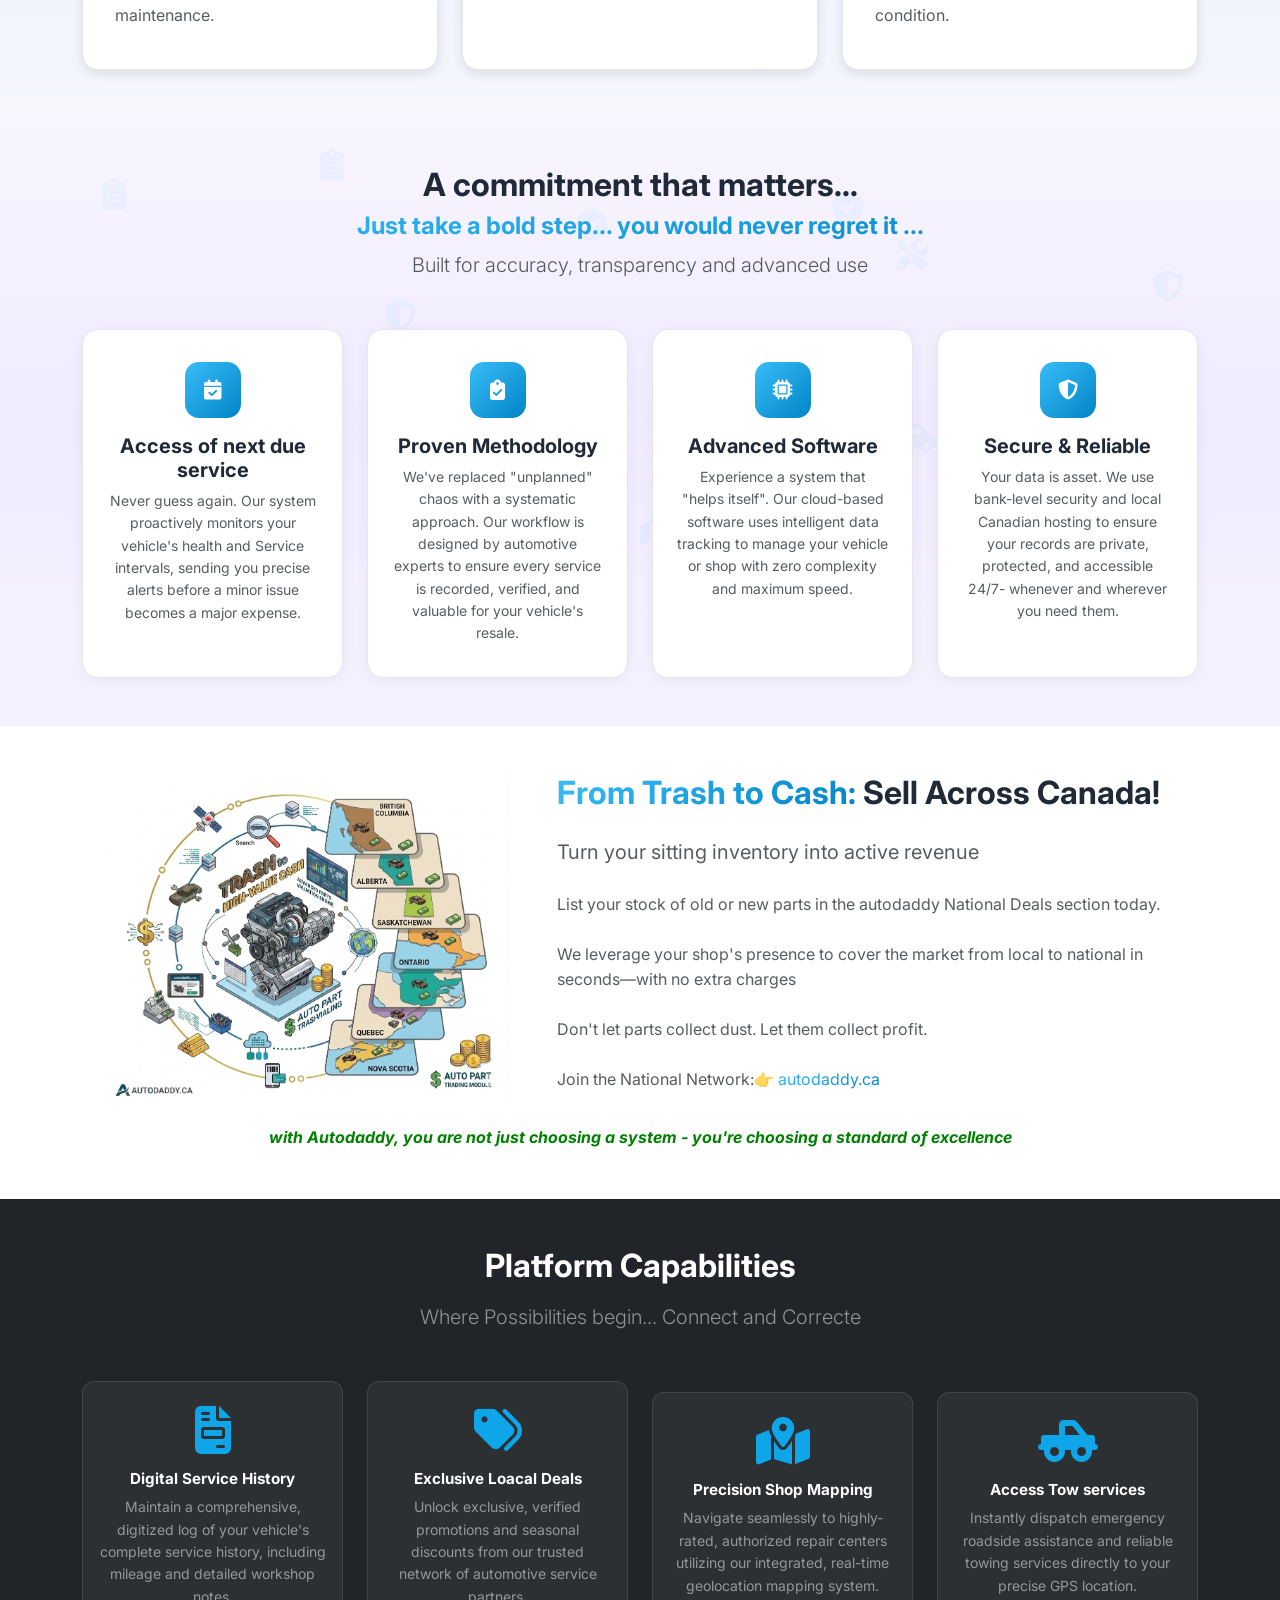
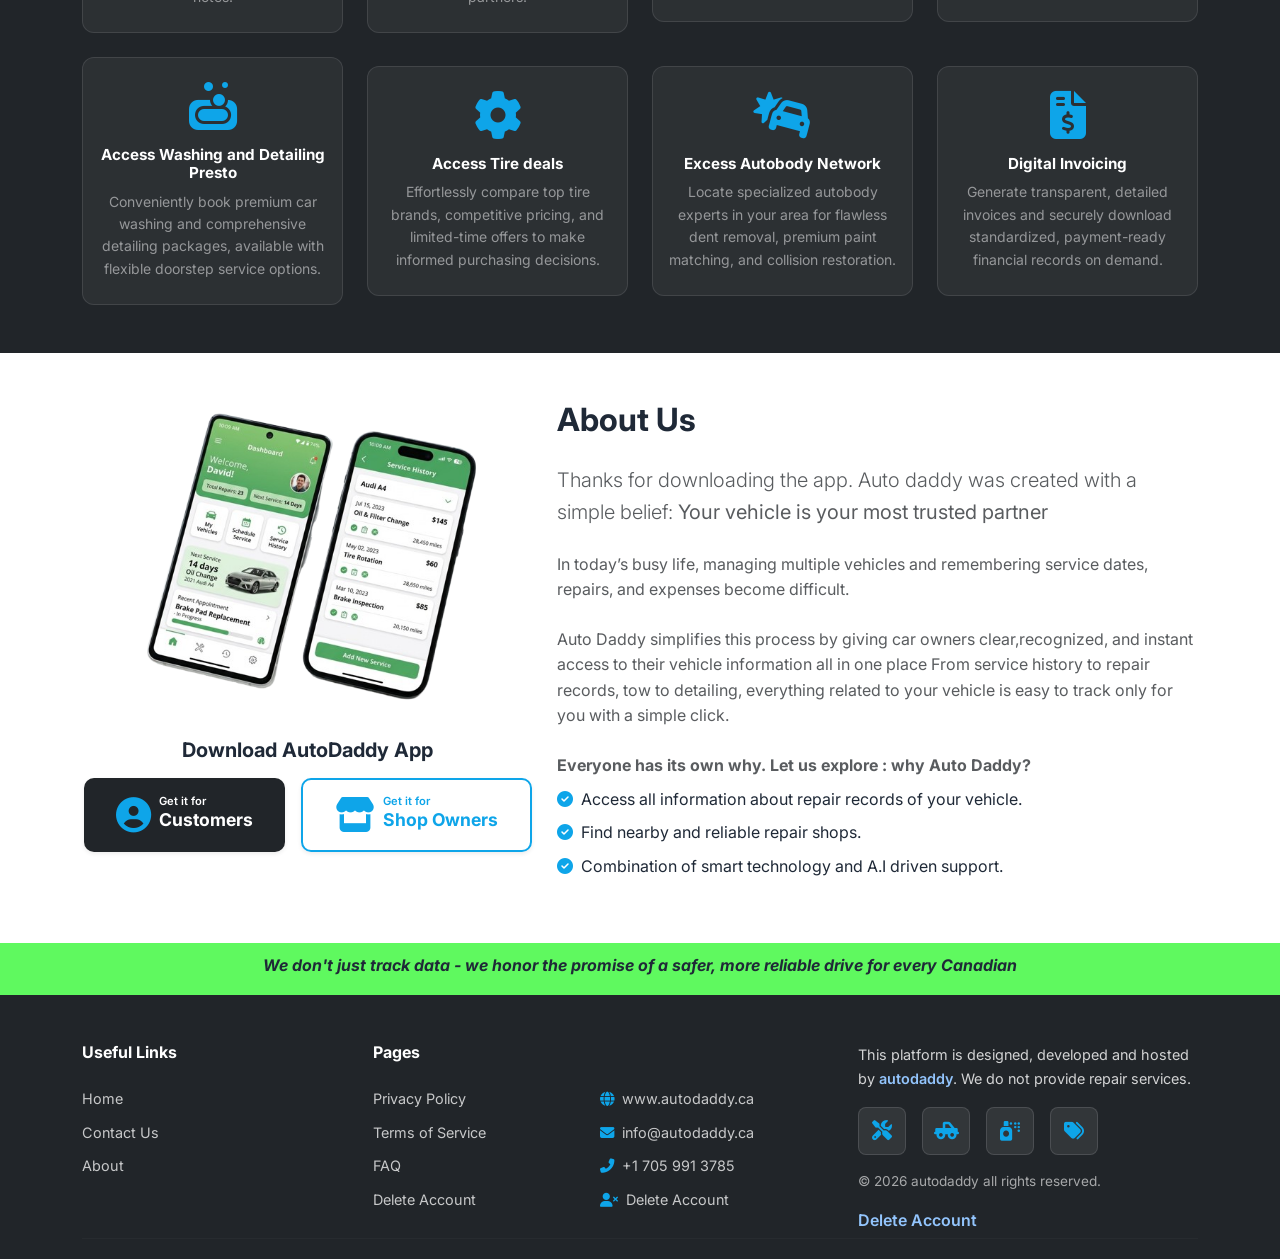
==== commit 1d49e41c: "Remove Log In feature" ====
--- a/index.html
+++ b/index.html
@@ -61,11 +61,11 @@
                                         class="fas fa-envelope text-sky w-20px me-2 text-center"></i>Contact Us</a></li>
                         </ul>
                     </li>
-                    <li class="nav-item ms-3">
+                    <!-- <li class="nav-item ms-3">
                         <a class="btn btn-light text-sky fw-bold btn-sm px-4 rounded-pill shadow-sm" href="#">
                             <i class="fas fa-sign-in-alt me-2"></i>Login
                         </a>
-                    </li>
+                    </li> -->
                 </ul>
             </div>
         </div>
@@ -86,7 +86,7 @@
                         multiple vehicles effortless and Access all information about your vehicle with combination of
                         A.I driven technology
                     </p>
-                    <form action="login.html" class="d-flex flex-column flex-sm-row gap-2 mt-4"
+                    <!-- <form action="login.html" class="d-flex flex-column flex-sm-row gap-2 mt-4"
                         style="max-width: 480px;">
                         <div class="position-relative flex-grow-1">
                             <i class="fas fa-mobile-alt position-absolute text-sky"
@@ -97,7 +97,7 @@
                         <button type="submit" class="btn btn-primary btn-lg px-4 shadow-sm text-nowrap">
                             Get Started <i class="fas fa-arrow-right ms-2"></i>
                         </button>
-                    </form>
+                    </form> -->
                 </div>
                 <div class="col-lg-6" data-aos="fade-left">
                     <div class="hero-image-container text-center">
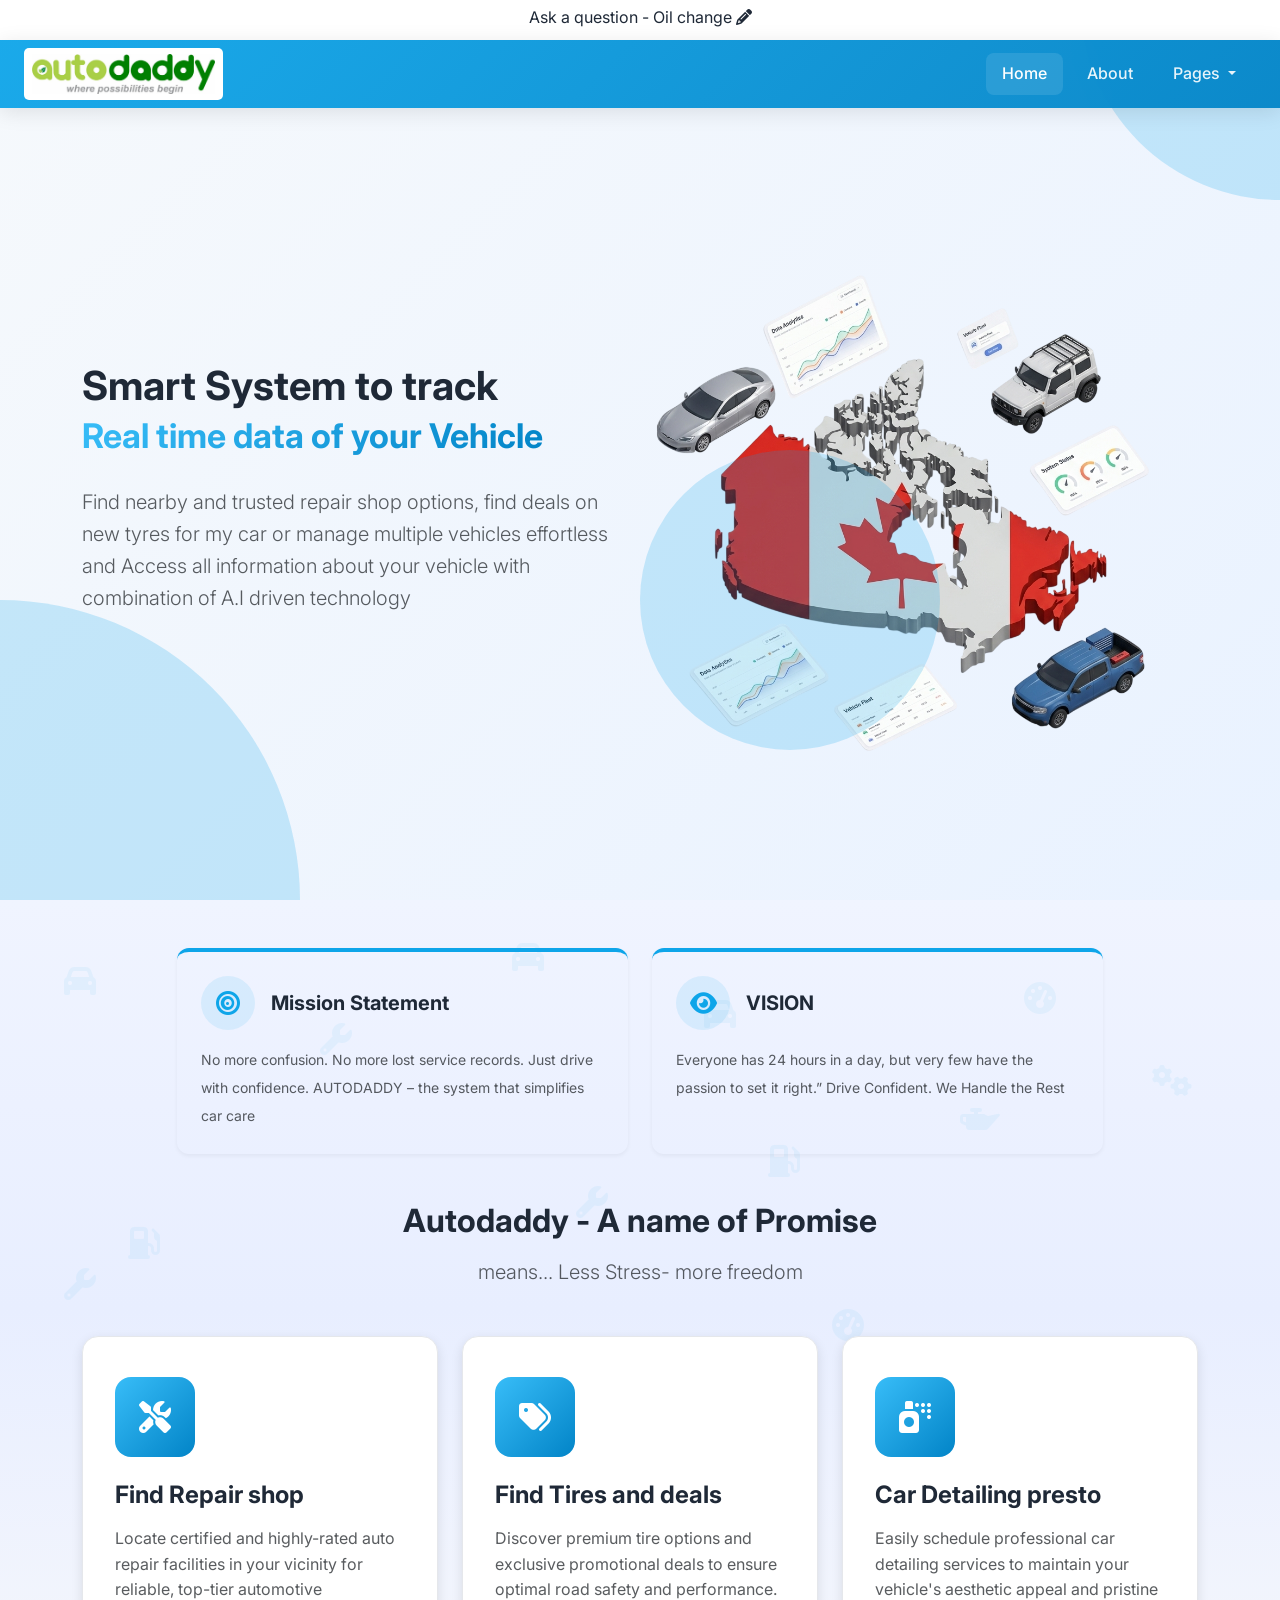
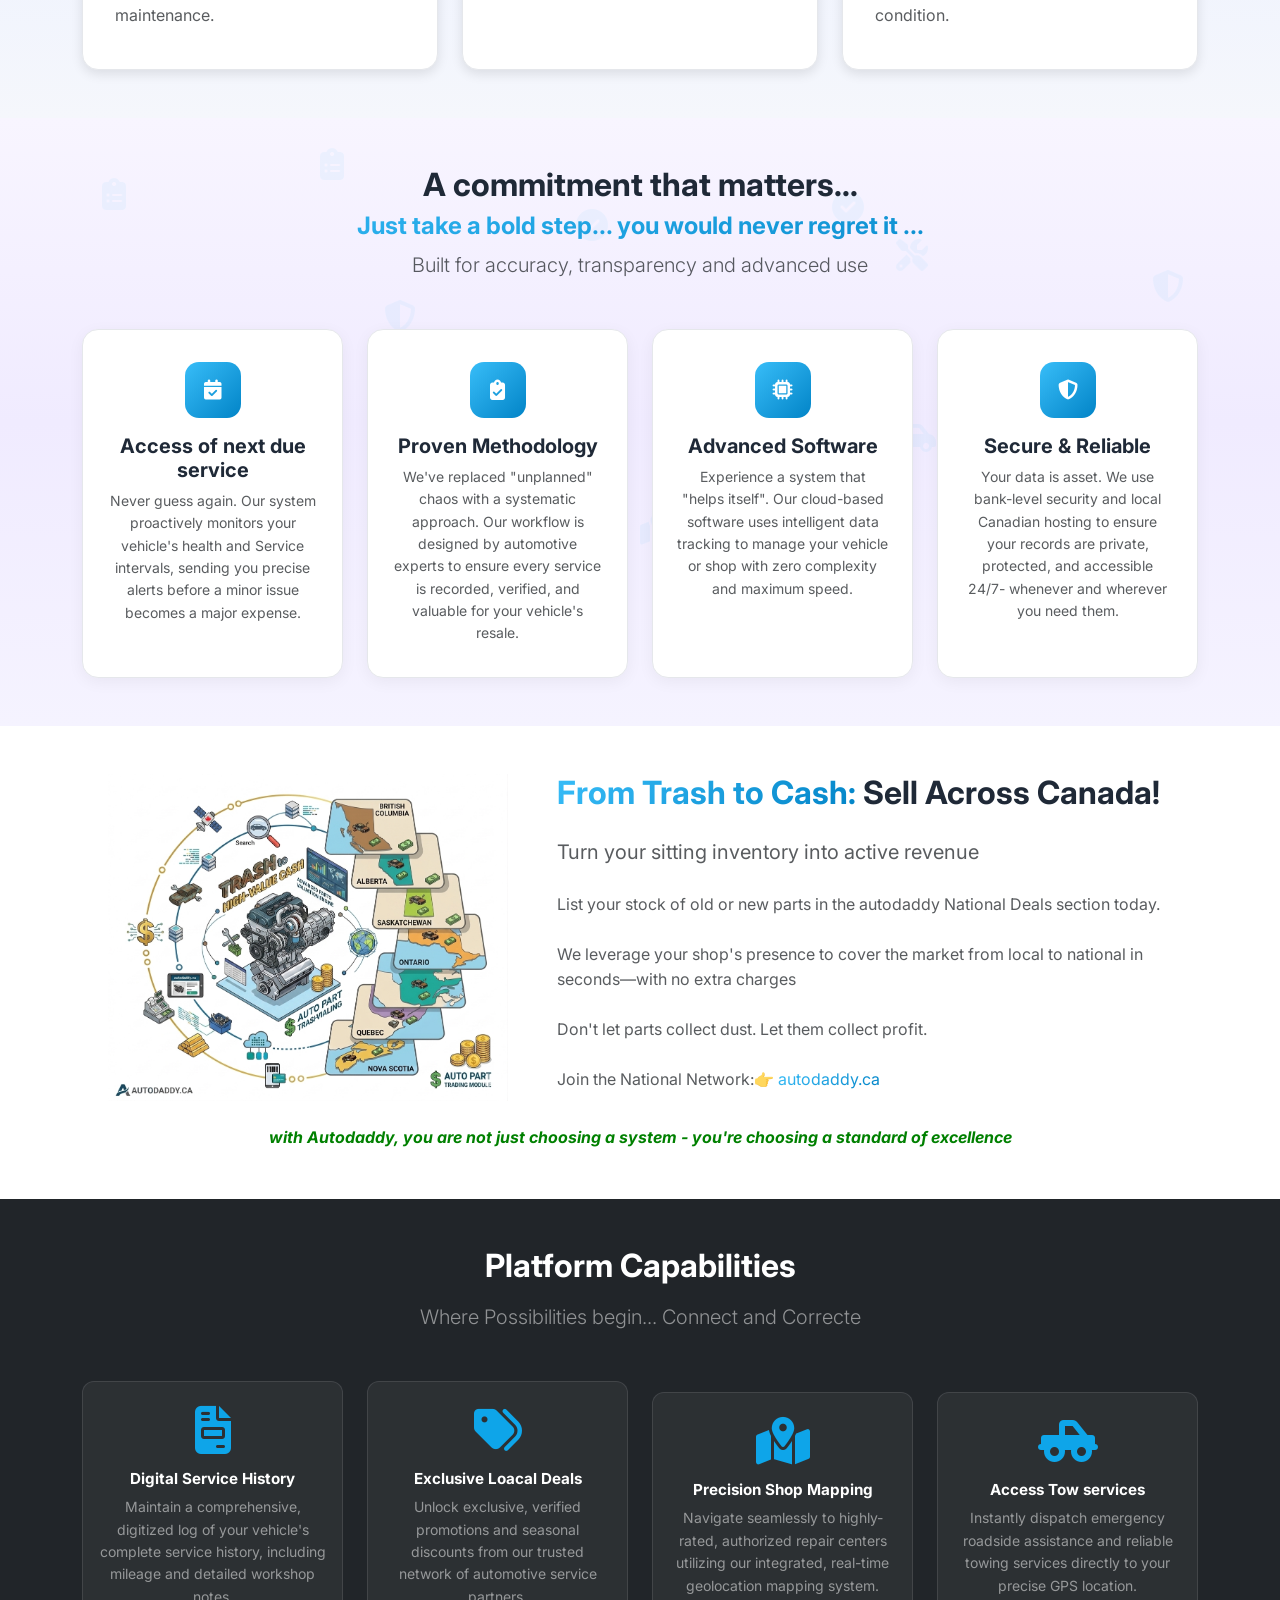
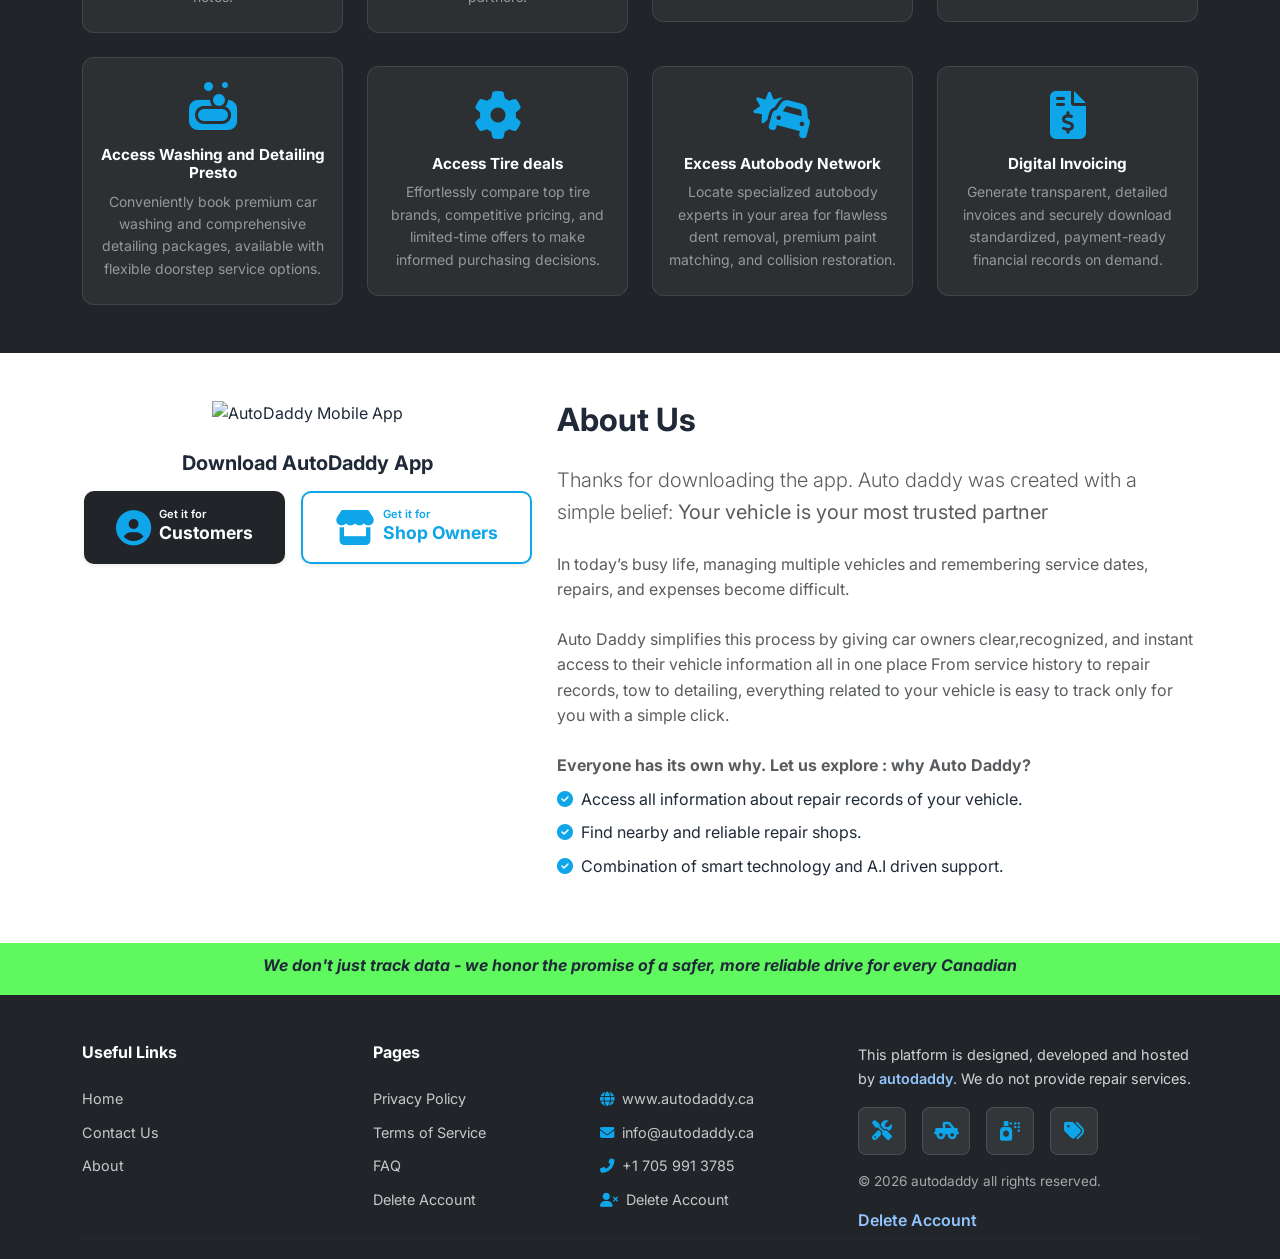
==== commit 9414e5e2: "Improved Responsiveness" ====
--- a/index.html
+++ b/index.html
@@ -29,43 +29,65 @@
             deals...Tow service or Car detailing etc. “A.I - that helps itself</span><i class="fas fa-pencil-alt"></i>
     </div>
     <!-- Navigation -->
-    <nav class="navbar navbar-expand-lg navbar-dark fixed-top custom-fixed-top" id="mainNav">
-        <div class="container">
+    <nav class="navbar navbar-expand-lg navbar-dark fixed-top custom-fixed-top w-100" id="mainNav" style="width: 100vw; left: 0; right: 0;">
+        <div class="container-fluid px-3 px-lg-4">
             <a class="navbar-brand d-flex align-items-center" href="index.html">
-                <img src="autodaddy-logo.png" alt="GIS Portal">
+                <img src="autodaddy-logo.png" alt="AutoDaddy Logo" style="max-height: 40px; width: auto;">
             </a>
-            <button class="navbar-toggler" type="button" data-bs-toggle="collapse" data-bs-target="#navbarNav">
+            <button class="navbar-toggler" type="button" data-bs-toggle="collapse" data-bs-target="#navbarNav"
+                aria-controls="navbarNav" aria-expanded="false" aria-label="Toggle navigation">
                 <span class="navbar-toggler-icon"></span>
             </button>
-            <div class="collapse navbar-collapse" id="navbarNav">
-                <ul class="navbar-nav ms-auto">
-                    <li class="nav-item"><a class="nav-link active" href="#home">Home</a></li>
-                    <li class="nav-item"><a class="nav-link" href="#about">About</a></li>
+            <div class="collapse navbar-collapse justify-content-end" id="navbarNav">
+                <ul class="navbar-nav align-items-lg-center ms-auto">
+                    <li class="nav-item">
+                        <a class="nav-link active" href="#home">Home</a>
+                    </li>
+                    <li class="nav-item">
+                        <a class="nav-link" href="#about">About</a>
+                    </li>
                     <li class="nav-item dropdown">
                         <a class="nav-link dropdown-toggle" href="#" id="pagesDropdown" role="button"
                             data-bs-toggle="dropdown" aria-expanded="false">
                             Pages
                         </a>
-                        <ul class="dropdown-menu dropdown-menu-end shadow-sm border-0" aria-labelledby="pagesDropdown"
-                            style="border-radius: 12px; margin-top: 10px;">
-                            <li><a class="dropdown-item py-2" href="privacy-policy.html"><i
-                                        class="fas fa-shield-alt text-sky w-20px me-2 text-center"></i>Privacy
-                                    Policy</a></li>
-                            <li><a class="dropdown-item py-2" href="terms-of-use.html"><i
-                                        class="fas fa-file-contract text-sky w-20px me-2 text-center"></i>Terms of
-                                    Use</a>
+                        <ul class="dropdown-menu dropdown-menu-end shadow-sm border-0"
+                            aria-labelledby="pagesDropdown"
+                            style="border-radius: 12px; margin-top: 10px; min-width: 200px;">
+                            <li>
+                                <a class="dropdown-item py-2 d-flex align-items-center" href="privacy-policy.html">
+                                    <i class="fas fa-shield-alt text-sky w-20px me-2 text-center"></i>
+                                    Privacy Policy
+                                </a>
                             </li>
-                            <li><a class="dropdown-item py-2" href="faq.html"><i
-                                        class="fas fa-question-circle text-sky w-20px me-2 text-center"></i>FAQ</a></li>
-                            <li><a class="dropdown-item py-2" href="contact-us.html"><i
-                                        class="fas fa-envelope text-sky w-20px me-2 text-center"></i>Contact Us</a></li>
+                            <li>
+                                <a class="dropdown-item py-2 d-flex align-items-center" href="terms-of-use.html">
+                                    <i class="fas fa-file-contract text-sky w-20px me-2 text-center"></i>
+                                    Terms of Use
+                                </a>
+                            </li>
+                            <li>
+                                <a class="dropdown-item py-2 d-flex align-items-center" href="faq.html">
+                                    <i class="fas fa-question-circle text-sky w-20px me-2 text-center"></i>
+                                    FAQ
+                                </a>
+                            </li>
+                            <li>
+                                <a class="dropdown-item py-2 d-flex align-items-center" href="contact-us.html">
+                                    <i class="fas fa-envelope text-sky w-20px me-2 text-center"></i>
+                                    Contact Us
+                                </a>
+                            </li>
                         </ul>
                     </li>
-                    <!-- <li class="nav-item ms-3">
-                        <a class="btn btn-light text-sky fw-bold btn-sm px-4 rounded-pill shadow-sm" href="#">
+                    <!--
+                    <li class="nav-item ms-lg-3 mt-2 mt-lg-0">
+                        <a class="btn btn-light text-sky fw-bold btn-sm px-4 rounded-pill shadow-sm d-flex align-items-center"
+                           href="#">
                             <i class="fas fa-sign-in-alt me-2"></i>Login
                         </a>
-                    </li> -->
+                    </li>
+                    -->
                 </ul>
             </div>
         </div>
@@ -264,12 +286,16 @@
     <section id="about" class="py-5">
         <div class="container">
             <div class="row">
-                <div class="col-md-5 text-center" data-aos="fade-right">
-                    <img src="about-banner-new-1.png" alt="AutoDaddy Mobile App" class="img-fluid mb-4"
-                        style="max-width: 400px;">
-                    
-                </div>
-                <div class="col-md-7" data-aos="fade-left">
+                <div class="col-12 col-md-5 d-flex justify-content-center align-items-center mb-4 mb-md-0 text-center">
+                    <img 
+                        src="about-banner-new-1.png" 
+                        alt="AutoDaddy Mobile App" 
+                        class="img-fluid mb-4"
+                        style="max-width: 100%; width: 100%; max-width: 400px; height: auto;"
+                    >
+                </div>
+        
+                <div class="col-md-7">
                      <h2 class="display-7 fw-bold mb-4"><span class="text-gradient">From Trash to Cash:</span> Sell Across Canada!</h2>
                    
                     <p class="lead text-muted mb-4">
@@ -290,11 +316,9 @@
                     <p class="text-muted mb-4">
                       Join the National Network:👉 <span class="text-gradient">autodaddy.ca</span>
                     </p>
-                  
-                  
                 </div>
               
-              <div class="col-md-12" data-aos="fade-left"><p class="text-center m-0" style="font-style: italic;
+              <div class="col-md-12"><p class="text-center m-0" style="font-style: italic;
     font-weight: bold;color: green;">with Autodaddy, you are not just choosing a system - you're choosing a standard of excellence</p></div>
             </div>
 
@@ -304,12 +328,12 @@
     <!-- Platform Capabilities -->
     <section id="capabilities" class="py-5 bg-dark text-white">
         <div class="container">
-            <div class="text-center mb-5" data-aos="fade-up">
+            <div class="text-center mb-5">
                 <h2 class="display-7 fw-bold mb-3">Platform Capabilities</h2>
                 <p class="lead text-white-50">Where Possibilities begin... Connect and Correcte</p>
             </div>
             <div class="row g-4 align-items-center">
-                <div class="col-lg-3 col-md-4 col-6 text-center" data-aos="fade-up" data-aos-delay="100">
+                <div class="col-lg-3 col-md-4 col-6 text-center">
                     <div class="tech-box">
                         <i class="fas fa-file-invoice fa-3x mb-3 text-sky"></i>
                         <h6 class="fw-bold">Digital Service History</h6>
@@ -317,7 +341,7 @@
                             complete service history, including mileage and detailed workshop notes.</p>
                     </div>
                 </div>
-                <div class="col-lg-3 col-md-4 col-6 text-center" data-aos="fade-up" data-aos-delay="150">
+                <div class="col-lg-3 col-md-4 col-6 text-center">
                     <div class="tech-box">
                         <i class="fas fa-tags fa-3x mb-3 text-sky"></i>
                         <h6 class="fw-bold">Exclusive Loacal Deals</h6>
@@ -325,7 +349,7 @@
                             from our trusted network of automotive service partners.</p>
                     </div>
                 </div>
-                <div class="col-lg-3 col-md-4 col-6 text-center" data-aos="fade-up" data-aos-delay="200">
+                <div class="col-lg-3 col-md-4 col-6 text-center">
                     <div class="tech-box">
                         <i class="fas fa-map-marked-alt fa-3x mb-3 text-sky"></i>
                         <h6 class="fw-bold">Precision Shop Mapping</h6>
@@ -333,7 +357,7 @@
                             centers utilizing our integrated, real-time geolocation mapping system.</p>
                     </div>
                 </div>
-                <div class="col-lg-3 col-md-4 col-6 text-center" data-aos="fade-up" data-aos-delay="250">
+                <div class="col-lg-3 col-md-4 col-6 text-center">
                     <div class="tech-box">
                         <i class="fas fa-truck-pickup fa-3x mb-3 text-sky"></i>
                         <h6 class="fw-bold">Access Tow services</h6>
@@ -341,7 +365,7 @@
                             reliable towing services directly to your precise GPS location.</p>
                     </div>
                 </div>
-                <div class="col-lg-3 col-md-4 col-6 text-center" data-aos="fade-up" data-aos-delay="300">
+                <div class="col-lg-3 col-md-4 col-6 text-center">
                     <div class="tech-box">
                         <i class="fas fa-soap fa-3x mb-3 text-sky"></i>
                         <h6 class="fw-bold">Access Washing and Detailing Presto</h6>
@@ -349,7 +373,7 @@
                             detailing packages, available with flexible doorstep service options.</p>
                     </div>
                 </div>
-                <div class="col-lg-3 col-md-4 col-6 text-center" data-aos="fade-up" data-aos-delay="350">
+                <div class="col-lg-3 col-md-4 col-6 text-center">
                     <div class="tech-box">
                         <i class="fas fa-cog fa-3x mb-3 text-sky"></i>
                         <h6 class="fw-bold">Access Tire deals</h6>
@@ -357,7 +381,7 @@
                             and limited-time offers to make informed purchasing decisions.</p>
                     </div>
                 </div>
-                <div class="col-lg-3 col-md-4 col-6 text-center" data-aos="fade-up" data-aos-delay="400">
+                <div class="col-lg-3 col-md-4 col-6 text-center">
                     <div class="tech-box">
                         <i class="fas fa-car-crash fa-3x mb-3 text-sky"></i>
                         <h6 class="fw-bold">Excess Autobody Network</h6>
@@ -365,7 +389,7 @@
                             flawless dent removal, premium paint matching, and collision restoration.</p>
                     </div>
                 </div>
-                <div class="col-lg-3 col-md-4 col-6 text-center" data-aos="fade-up" data-aos-delay="450">
+                <div class="col-lg-3 col-md-4 col-6 text-center">
                     <div class="tech-box">
                         <i class="fas fa-file-invoice-dollar fa-3x mb-3 text-sky"></i>
                         <h6 class="fw-bold">Digital Invoicing</h6>
@@ -382,9 +406,16 @@
     <section id="about" class="py-5">
         <div class="container">
             <div class="row">
-                <div class="col-md-5 text-center" data-aos="fade-right">
-                    <img src="about-banner-new.png" alt="AutoDaddy Mobile App" class="img-fluid mb-4"
-                        style="max-width: 400px;">
+                <div class="col-md-5 text-center">
+                    <img 
+                        src="about-banner-new.png" 
+                        alt="AutoDaddy Mobile App" 
+                        class="img-fluid mb-4 w-100"
+                        style="max-width: 400px; height: auto;"
+                        srcset="about-banner-new-400.png 400w, about-banner-new-300.png 300w, about-banner-new.png 800w"
+                        sizes="(max-width: 576px) 90vw, (max-width: 768px) 70vw, 400px"
+                    >
+                  
                     <h5 class="fw-bold mb-3">Download AutoDaddy App</h5>
                     <div class="d-flex justify-content-center gap-3 flex-wrap">
                         <a href="#" class="btn btn-dark btn-lg d-flex align-items-center shadow-sm">
@@ -403,7 +434,7 @@
                         </a>
                     </div>
                 </div>
-                <div class="col-md-7" data-aos="fade-left">
+                <div class="col-md-7">
                     <h2 class="display-7 fw-bold mb-4">About Us</h2>
                     <p class="lead text-muted mb-4">
                         Thanks for downloading the app. Auto daddy was created with a simple belief: <b>Your vehicle is
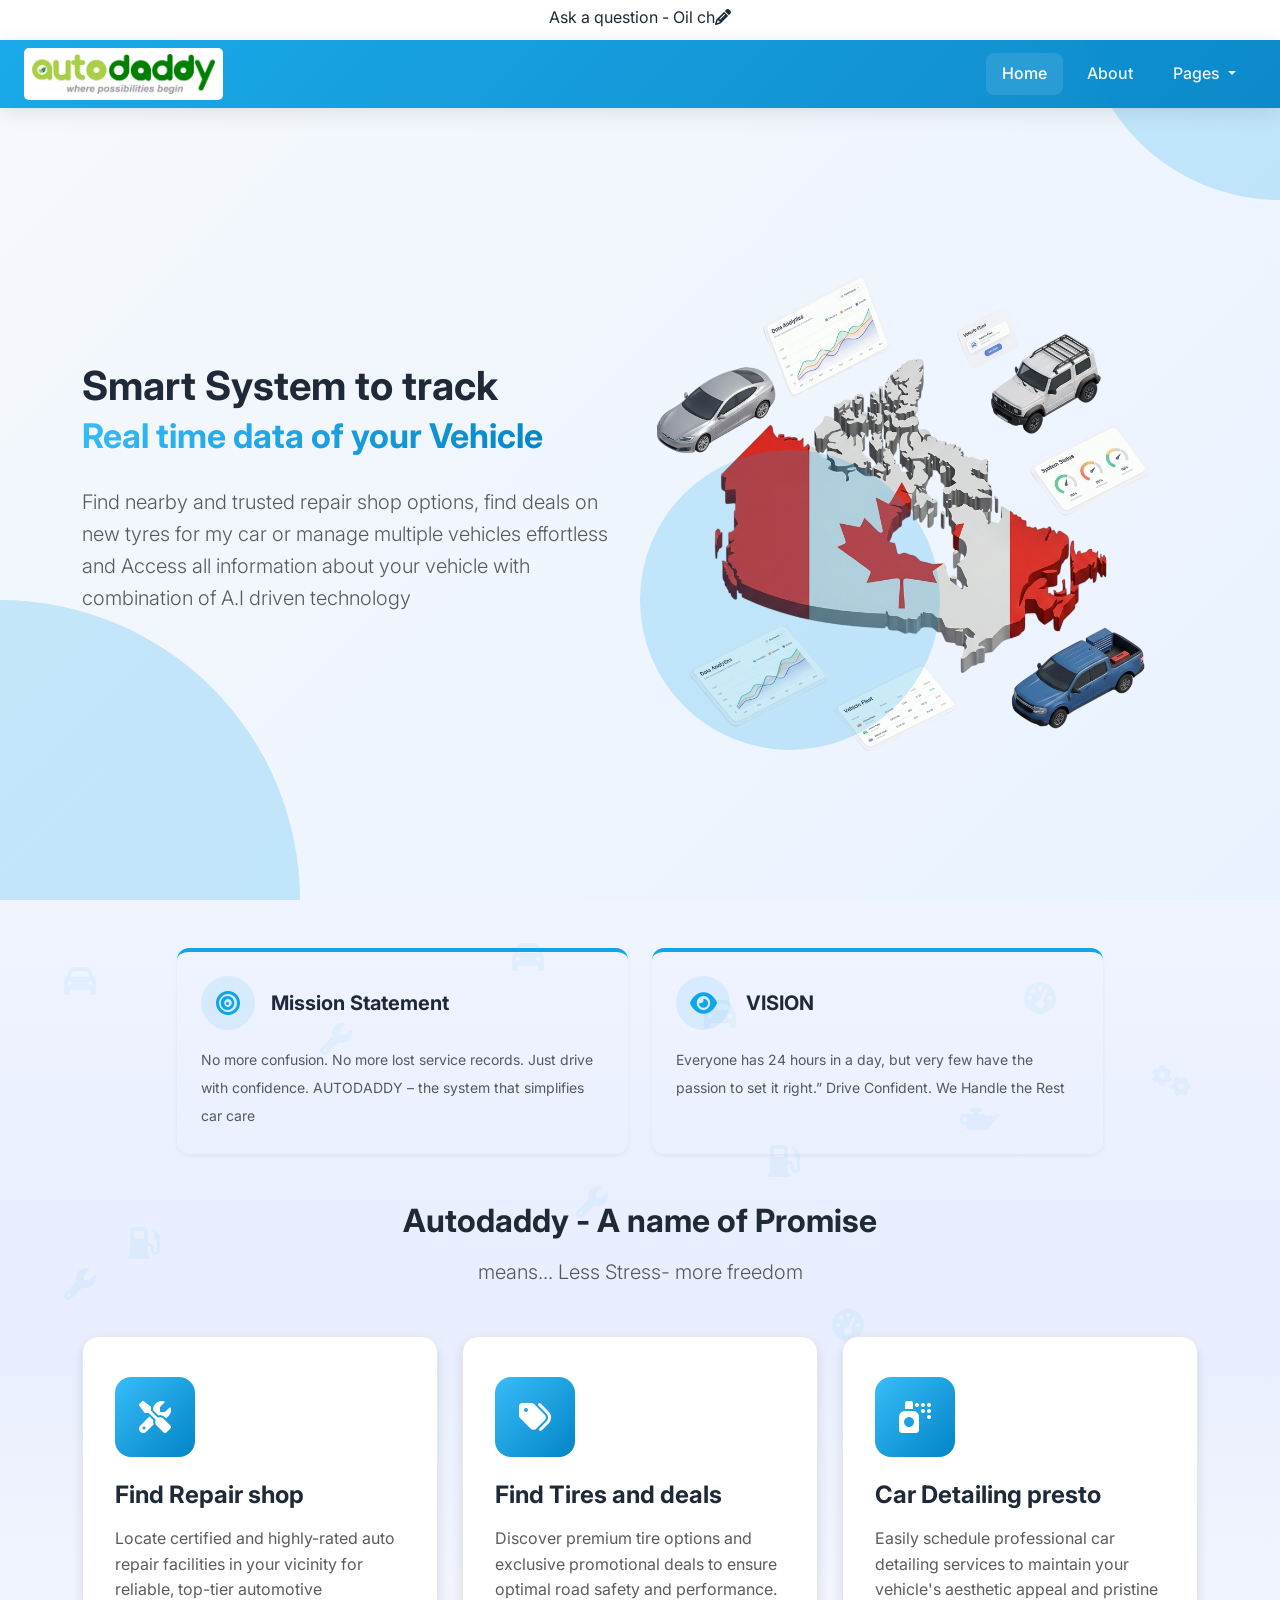
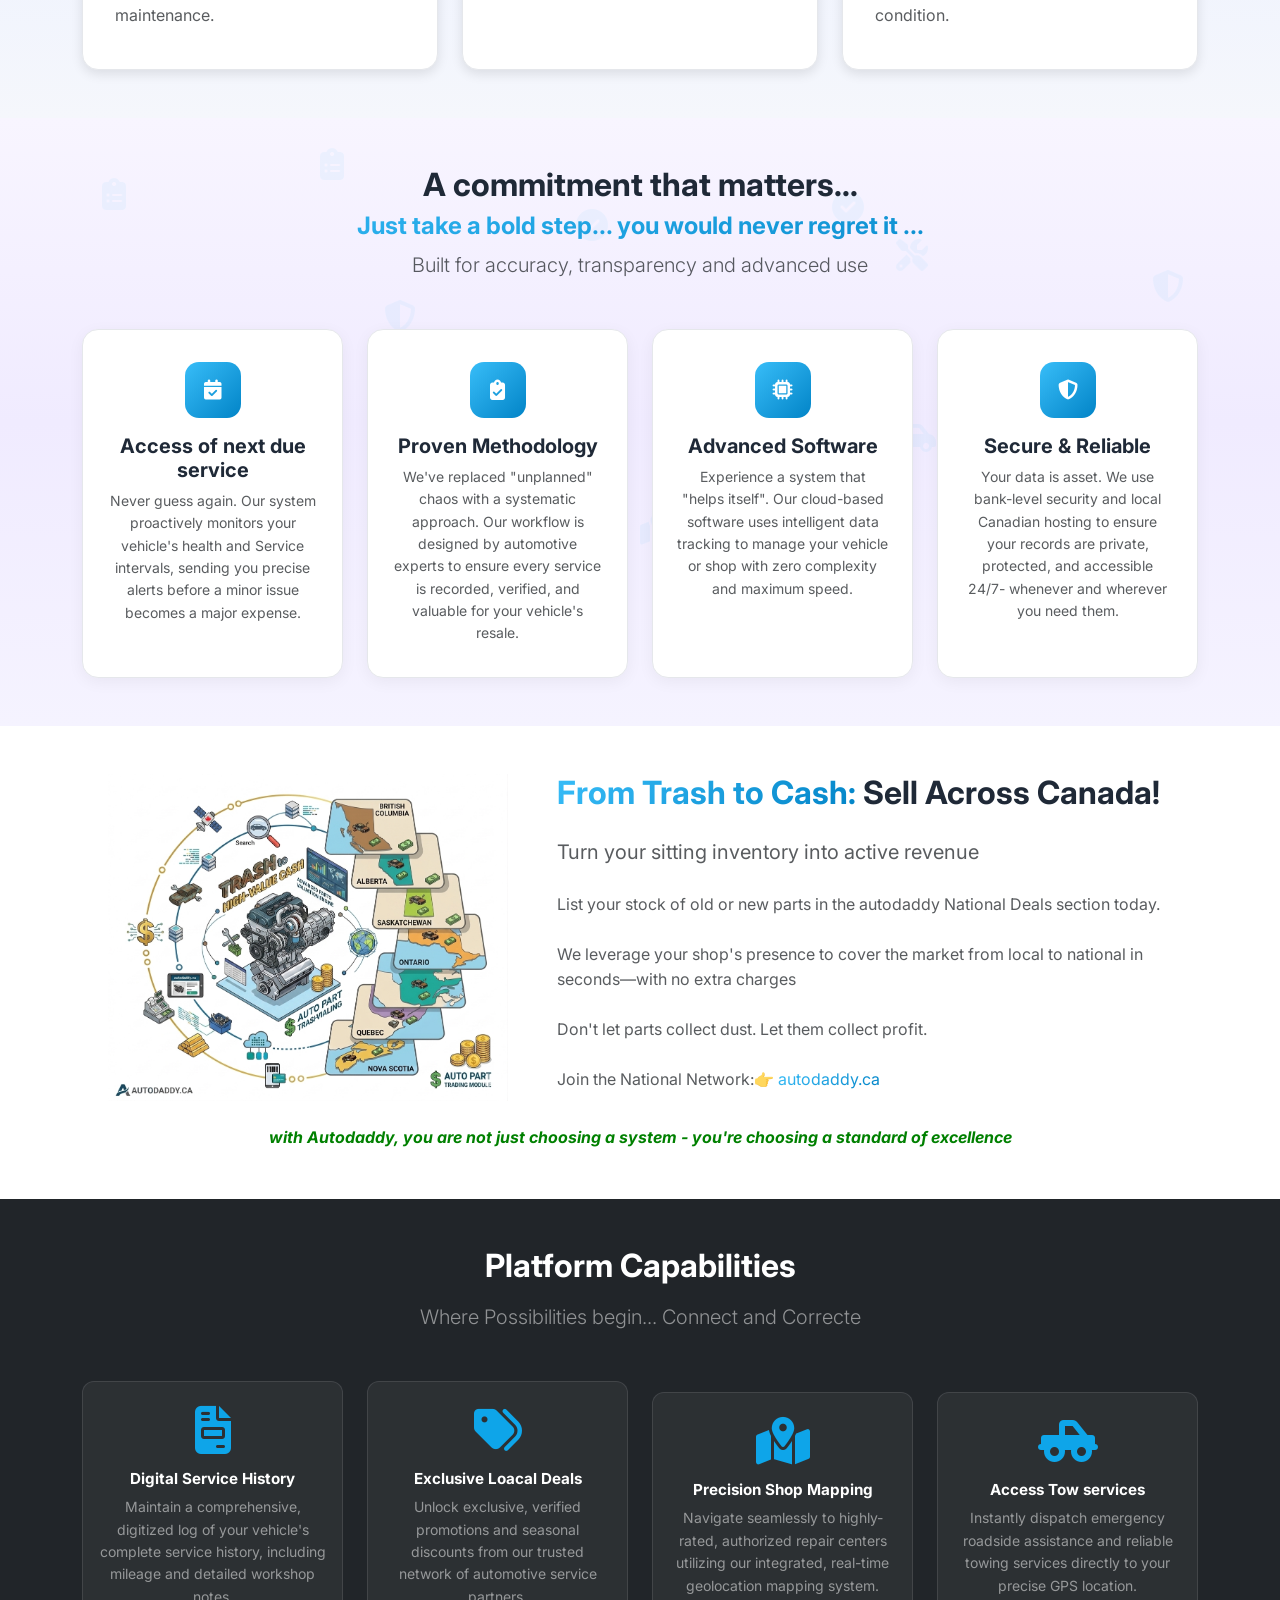
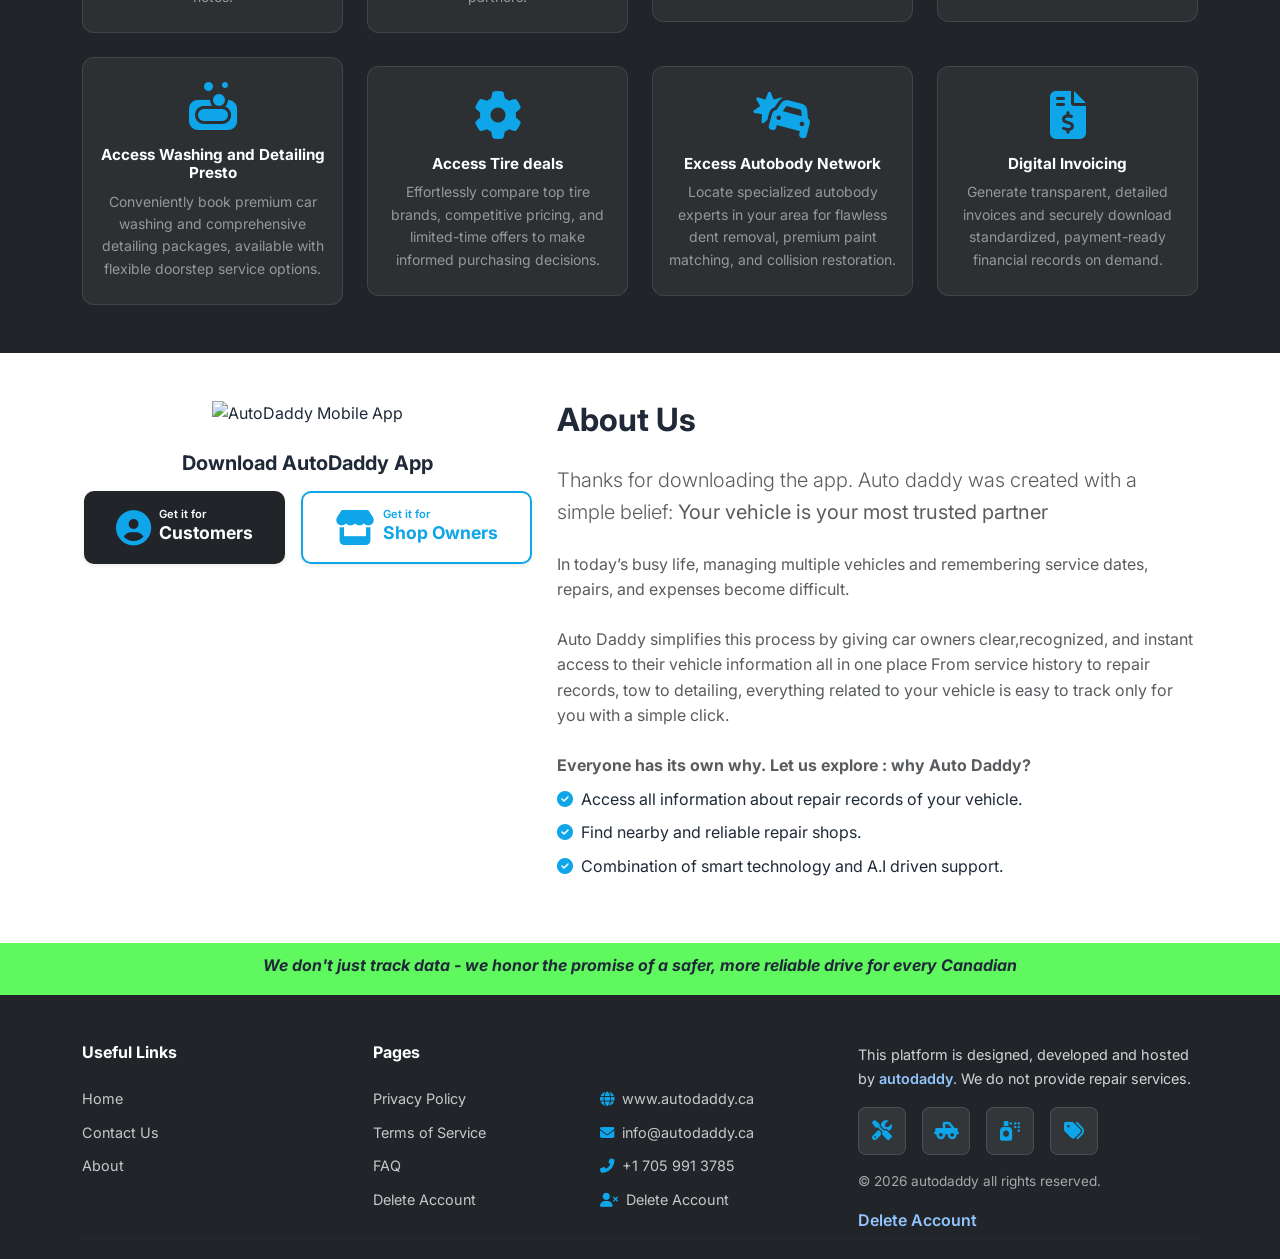
==== commit 9f71fd69: "Improved Responsiveness" ====
--- a/index.html
+++ b/index.html
@@ -93,17 +93,20 @@
         </div>
     </nav>
 
+  
     <!-- Hero Section -->
-    <section id="home" class="hero-section d-flex align-items-center">
-        <div class="container">
+    <section id="home" class="hero-section d-flex align-items-center ">
+        
+        <div class="container ">
+          
             <div class="row align-items-center">
-                <div class="col-lg-6" data-aos="fade-right">
+                <div class="col-lg-6 " data-aos="fade-right">
                     <h1 class="display-6 fw-bold mb-4" style="min-height: 100px;">
                         Smart System to track <br>
                         <span class="text-gradient" style="font-size: 34px;" id="heroTypingText">Real time data of your
                             Vehicle</span>
                     </h1>
-                    <p class="lead mb-4 text-muted">
+                    <p class="lead mb-4 text-muted ">
                         Find nearby and trusted repair shop options, find deals on new tyres for my car or manage
                         multiple vehicles effortless and Access all information about your vehicle with combination of
                         A.I driven technology
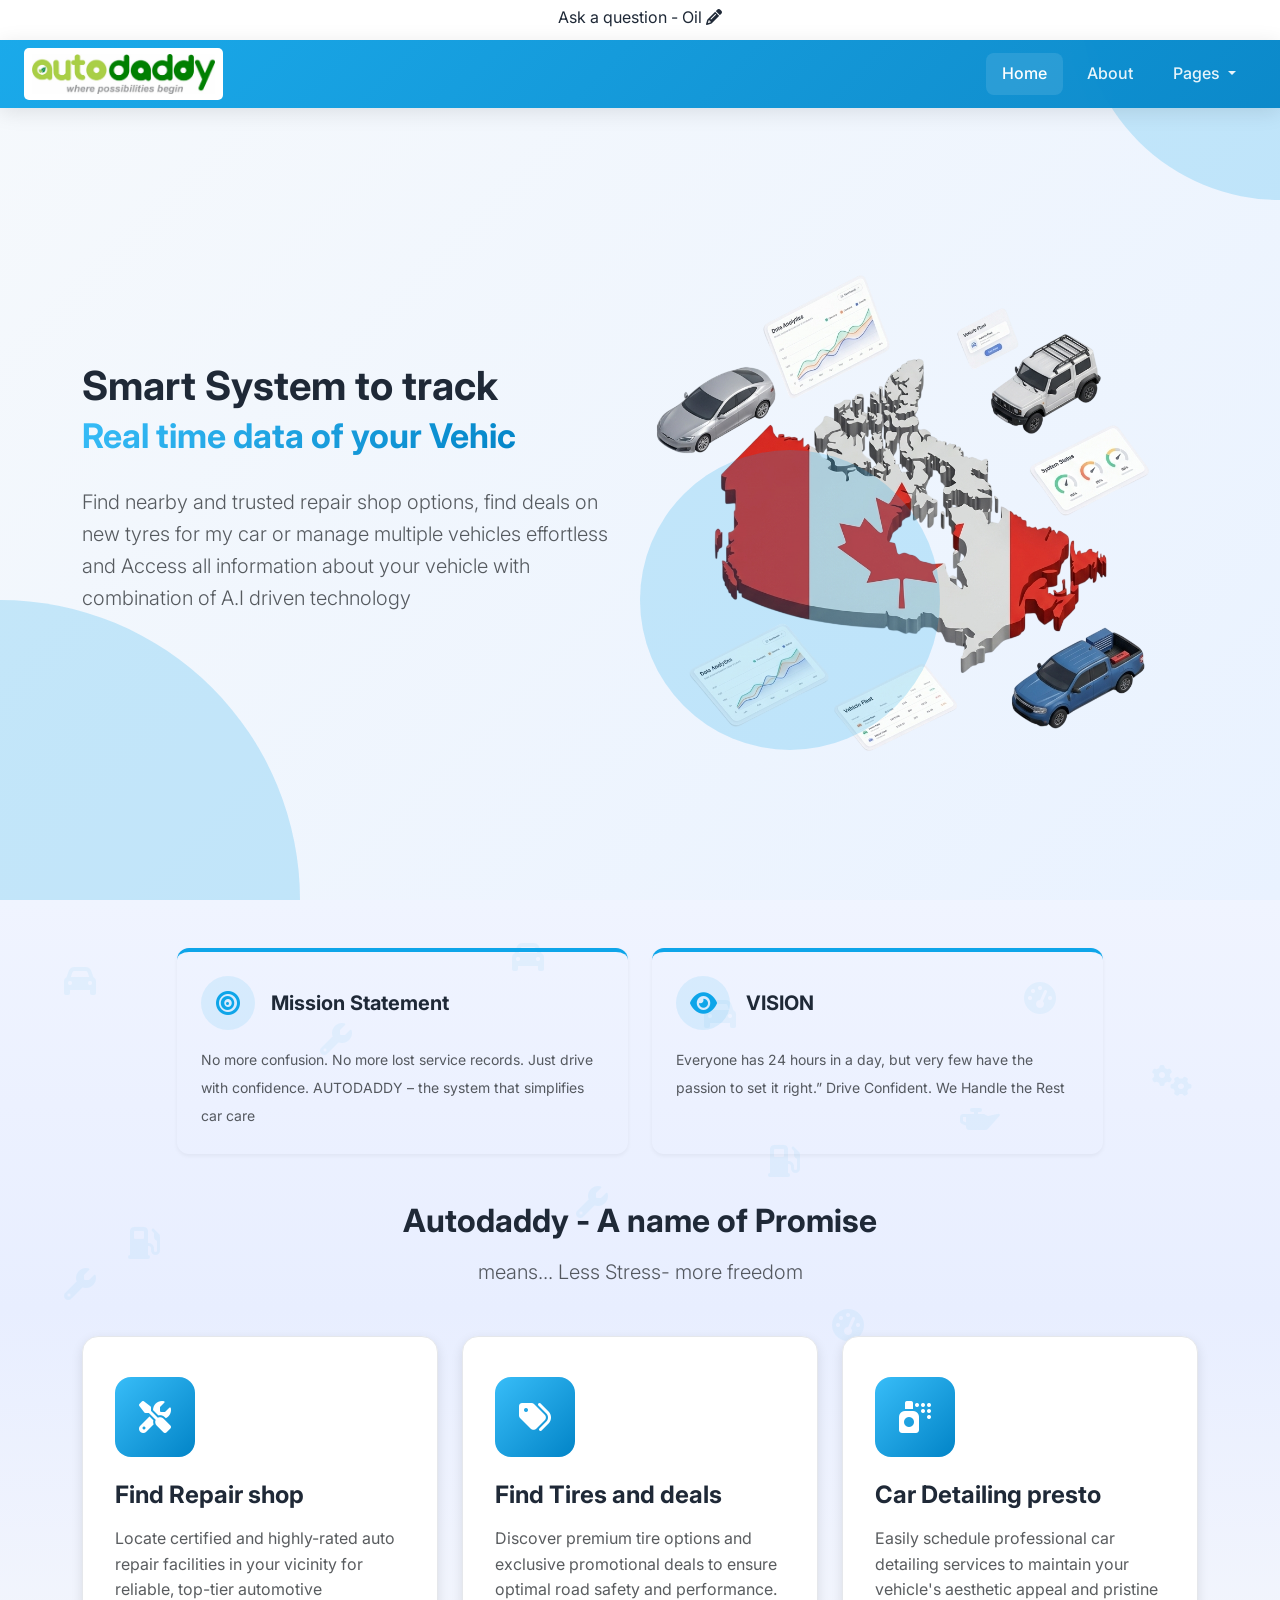
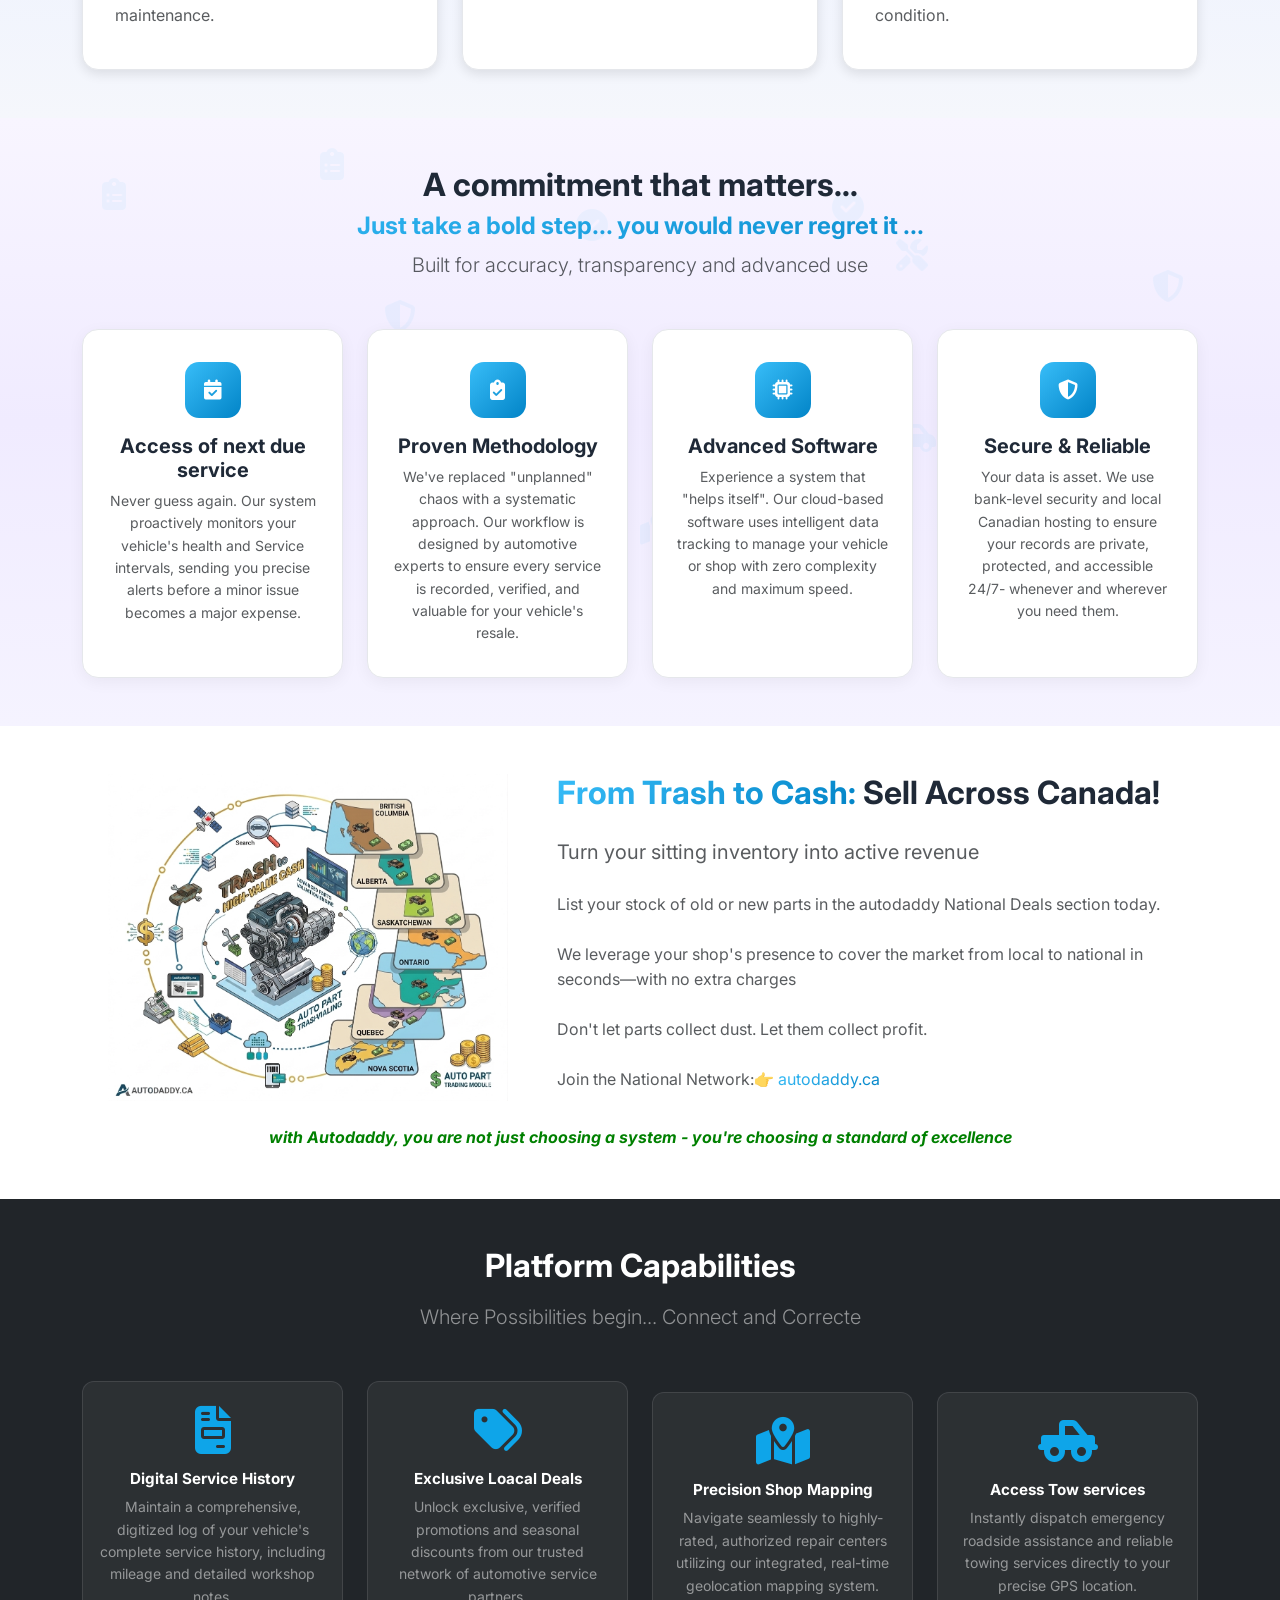
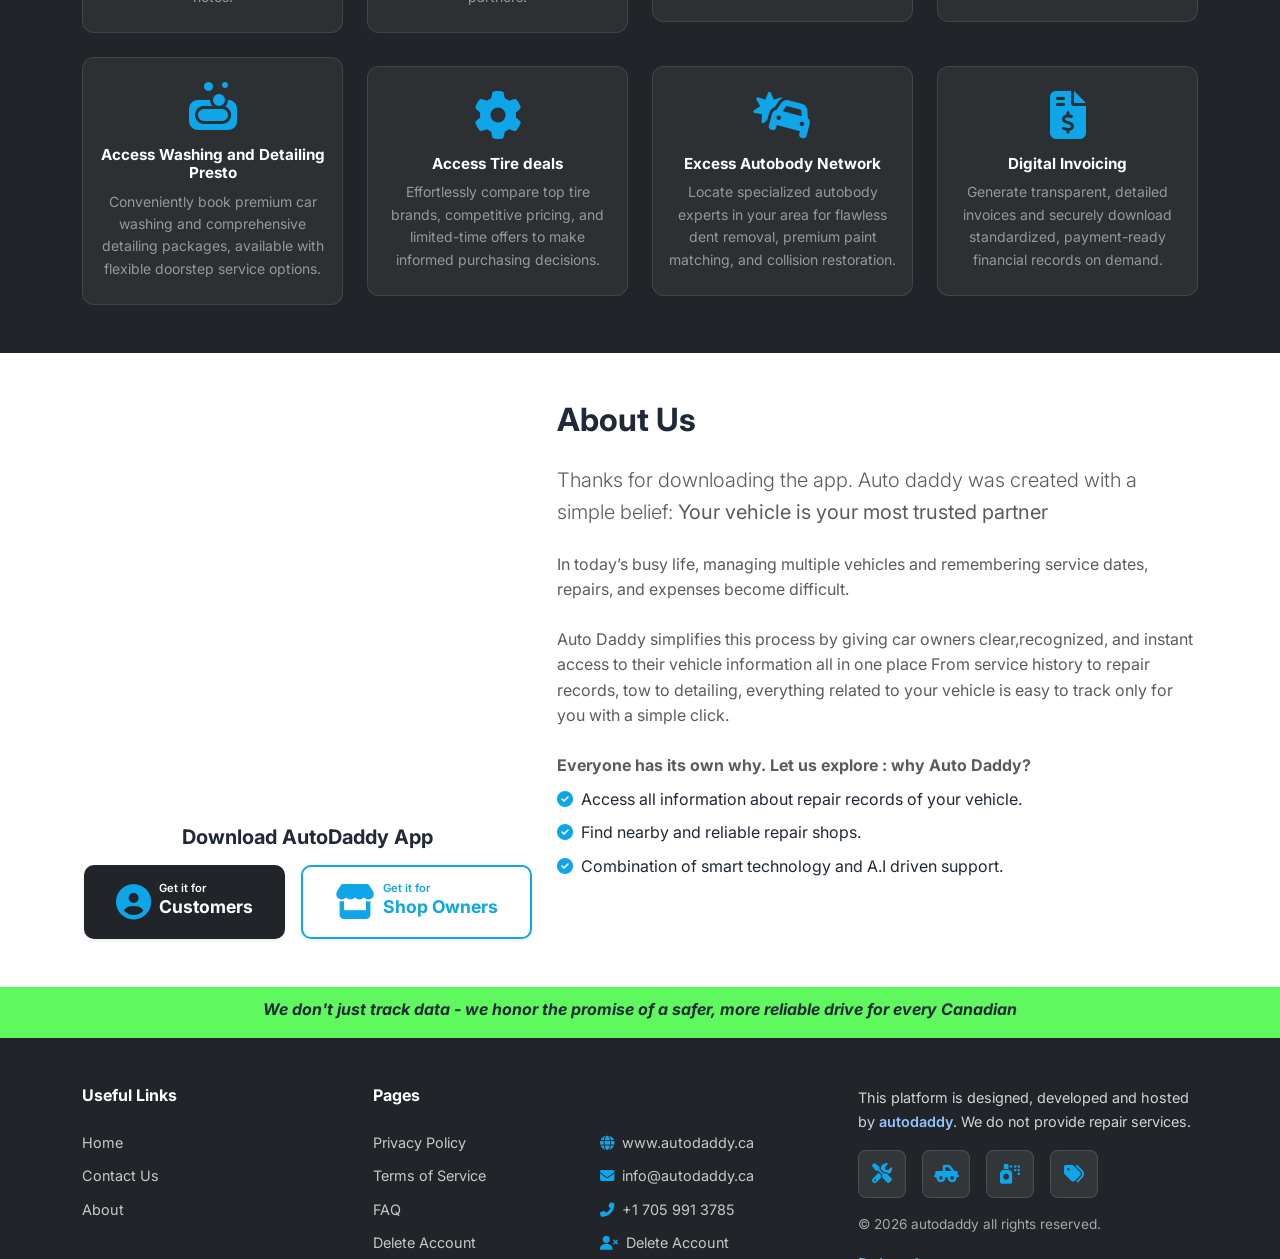
==== commit 48c9e682: "--" ====
--- a/index.html
+++ b/index.html
@@ -521,7 +521,7 @@
                 <!-- Content (developed by) -->
                 <div class="col-lg-4">
                     <p class="footer-content mb-3">
-                        This platform is designed, developed and hosted by <a href="#" class="footer-link">autodaddy</a>. We do not provide repair services.
+                        This platform is designed, developed and hosted by <a href="https://admin.autodaddy.ca/admin" class="footer-link">autodaddy</a>. We do not provide repair services.
                     </p>
                     <div class="footer-icons d-flex flex-wrap gap-3 align-items-center mb-3">
                         <div class="footer-icon-box" title="Repairs"><i class="fas fa-tools text-sky"></i></div>
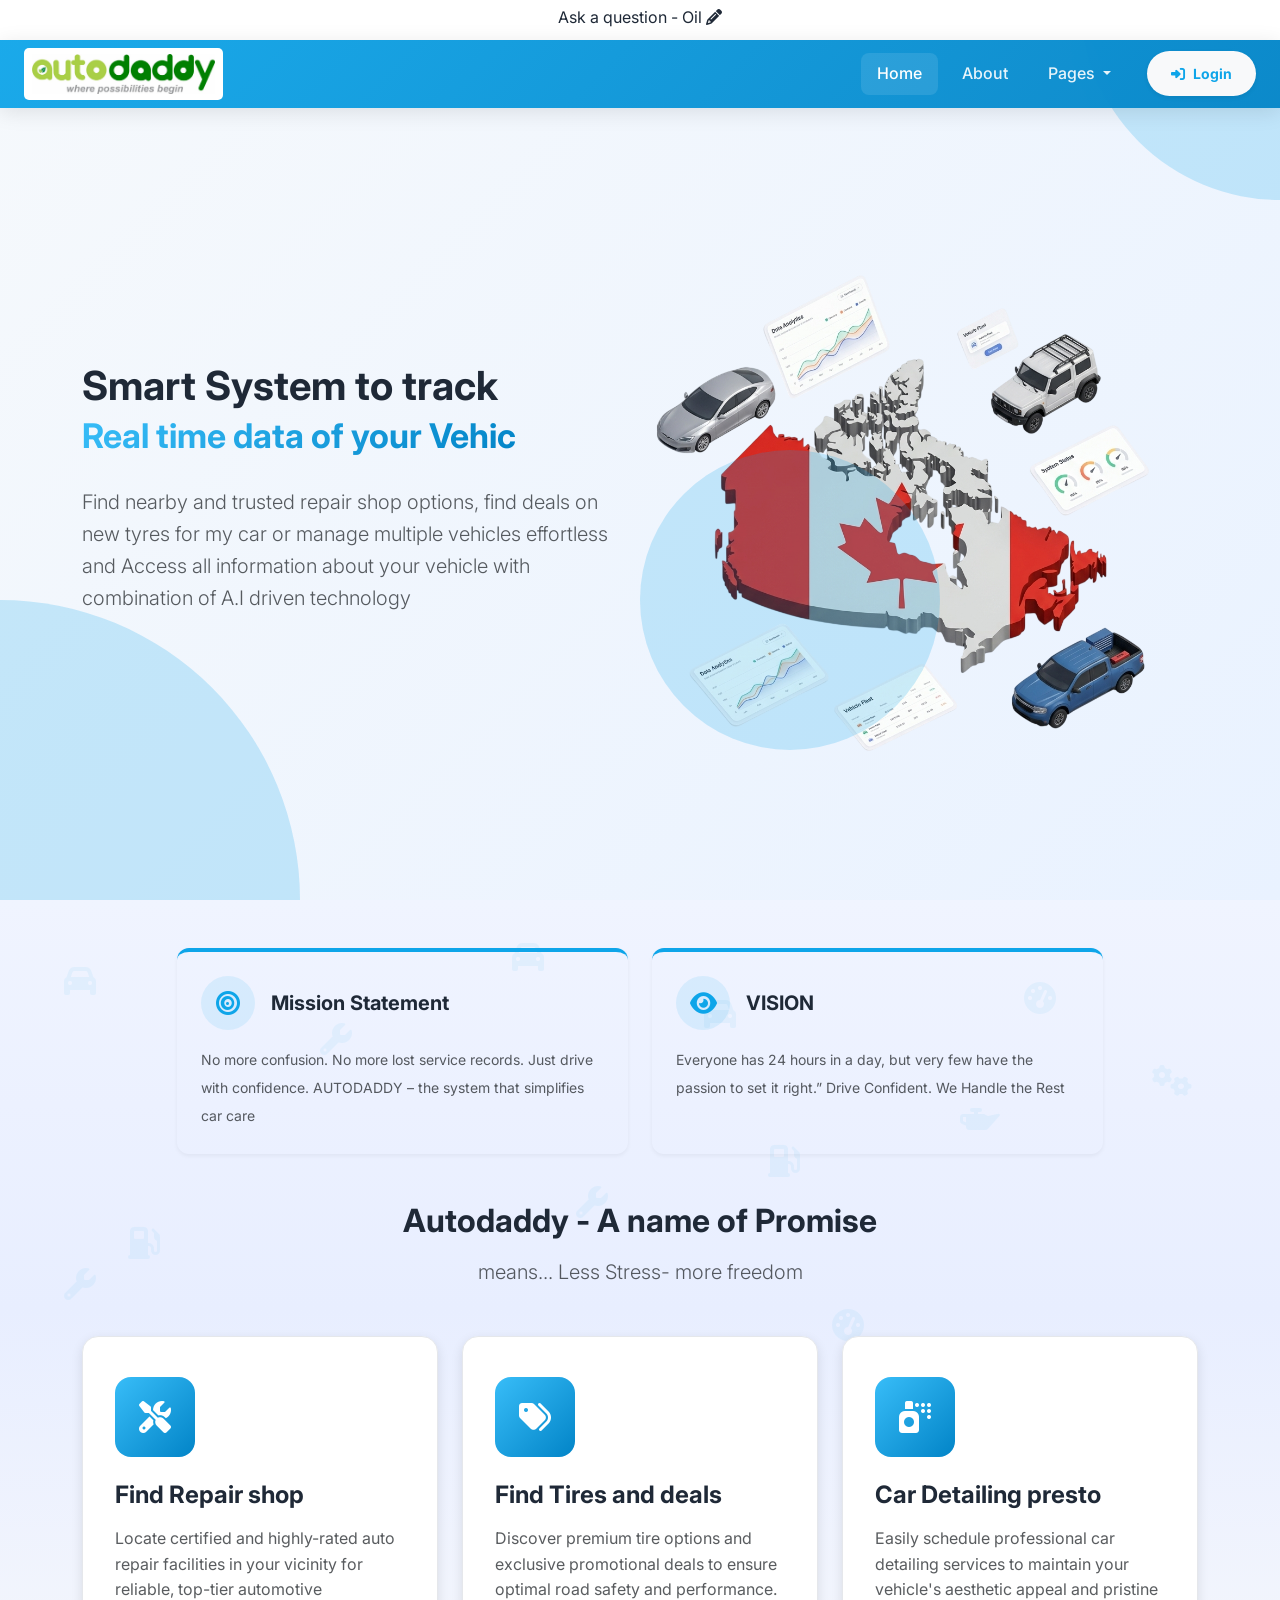
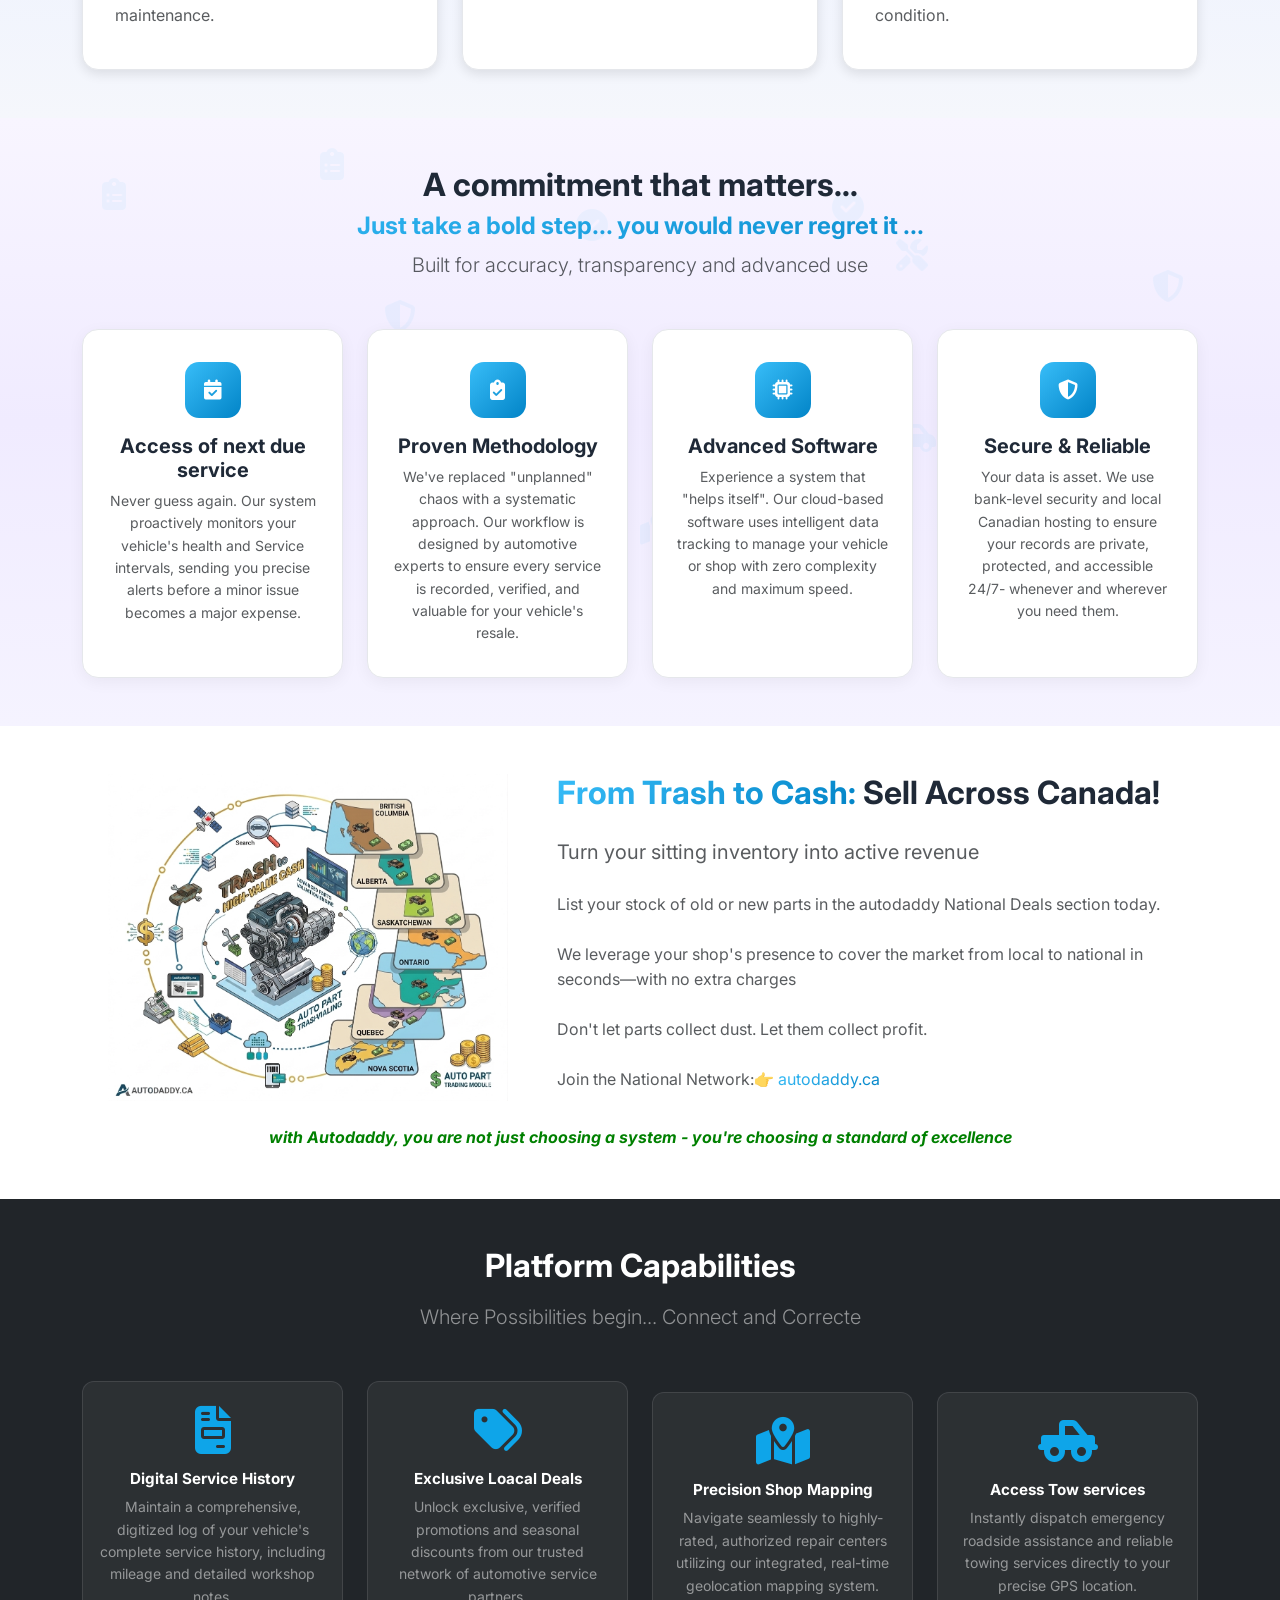
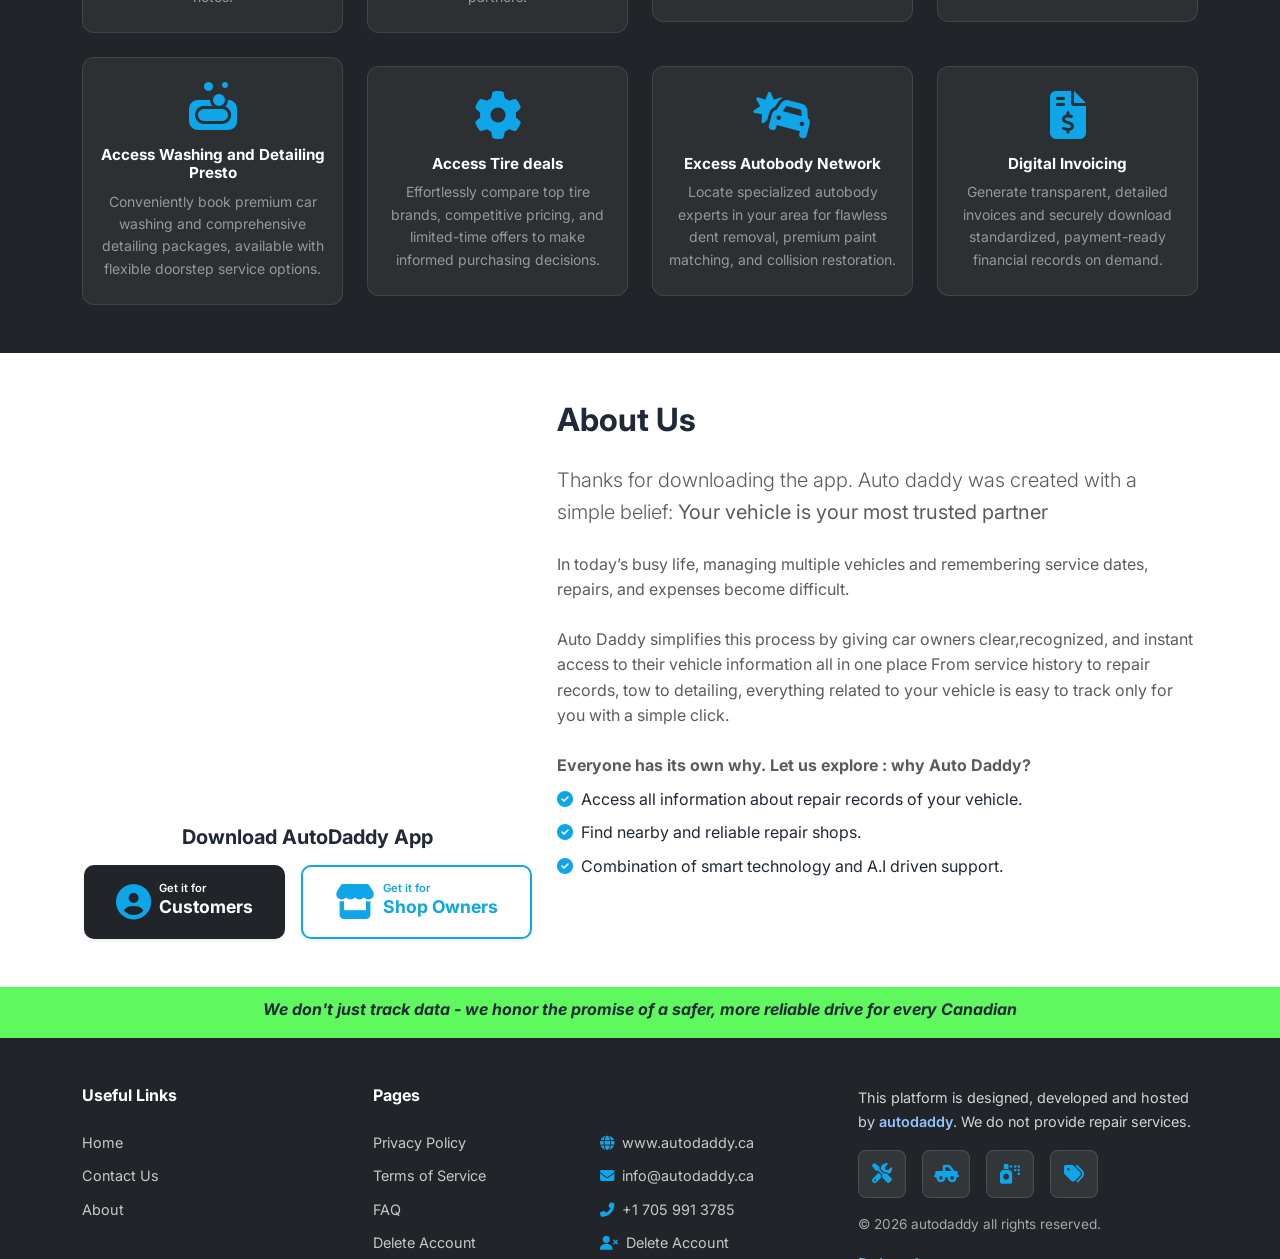
==== commit 9c96790f: "--" ====
--- a/index.html
+++ b/index.html
@@ -80,14 +80,14 @@
                             </li>
                         </ul>
                     </li>
-                    <!--
+
                     <li class="nav-item ms-lg-3 mt-2 mt-lg-0">
                         <a class="btn btn-light text-sky fw-bold btn-sm px-4 rounded-pill shadow-sm d-flex align-items-center"
-                           href="#">
+                           href="https://admin.autodaddy.ca">
                             <i class="fas fa-sign-in-alt me-2"></i>Login
                         </a>
                     </li>
-                    -->
+
                 </ul>
             </div>
         </div>
@@ -111,7 +111,7 @@
                         multiple vehicles effortless and Access all information about your vehicle with combination of
                         A.I driven technology
                     </p>
-                    <!-- <form action="login.html" class="d-flex flex-column flex-sm-row gap-2 mt-4"
+                      <!-- <div  class="d-flex flex-column flex-sm-row gap-2 mt-4"
                         style="max-width: 480px;">
                         <div class="position-relative flex-grow-1">
                             <i class="fas fa-mobile-alt position-absolute text-sky"
@@ -122,7 +122,7 @@
                         <button type="submit" class="btn btn-primary btn-lg px-4 shadow-sm text-nowrap">
                             Get Started <i class="fas fa-arrow-right ms-2"></i>
                         </button>
-                    </form> -->
+                    </div>  -->
                 </div>
                 <div class="col-lg-6" data-aos="fade-left">
                     <div class="hero-image-container text-center">
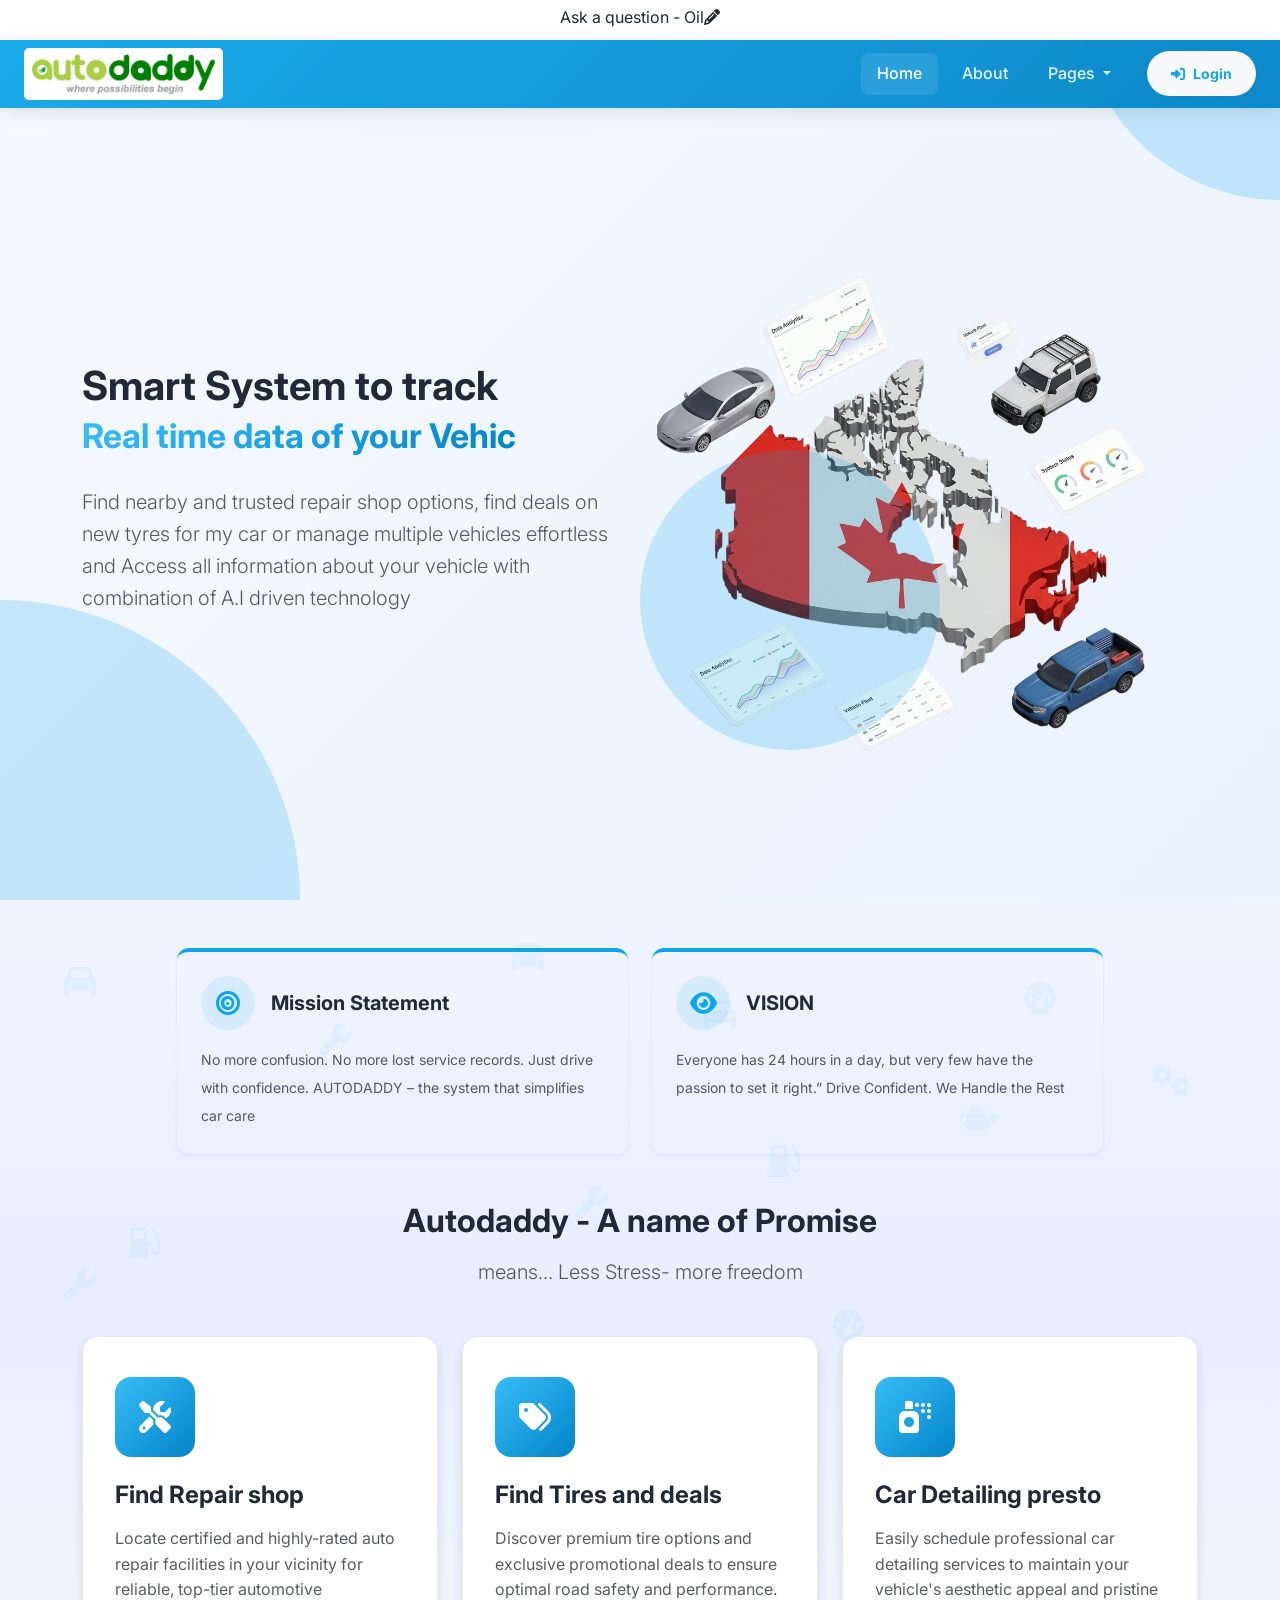
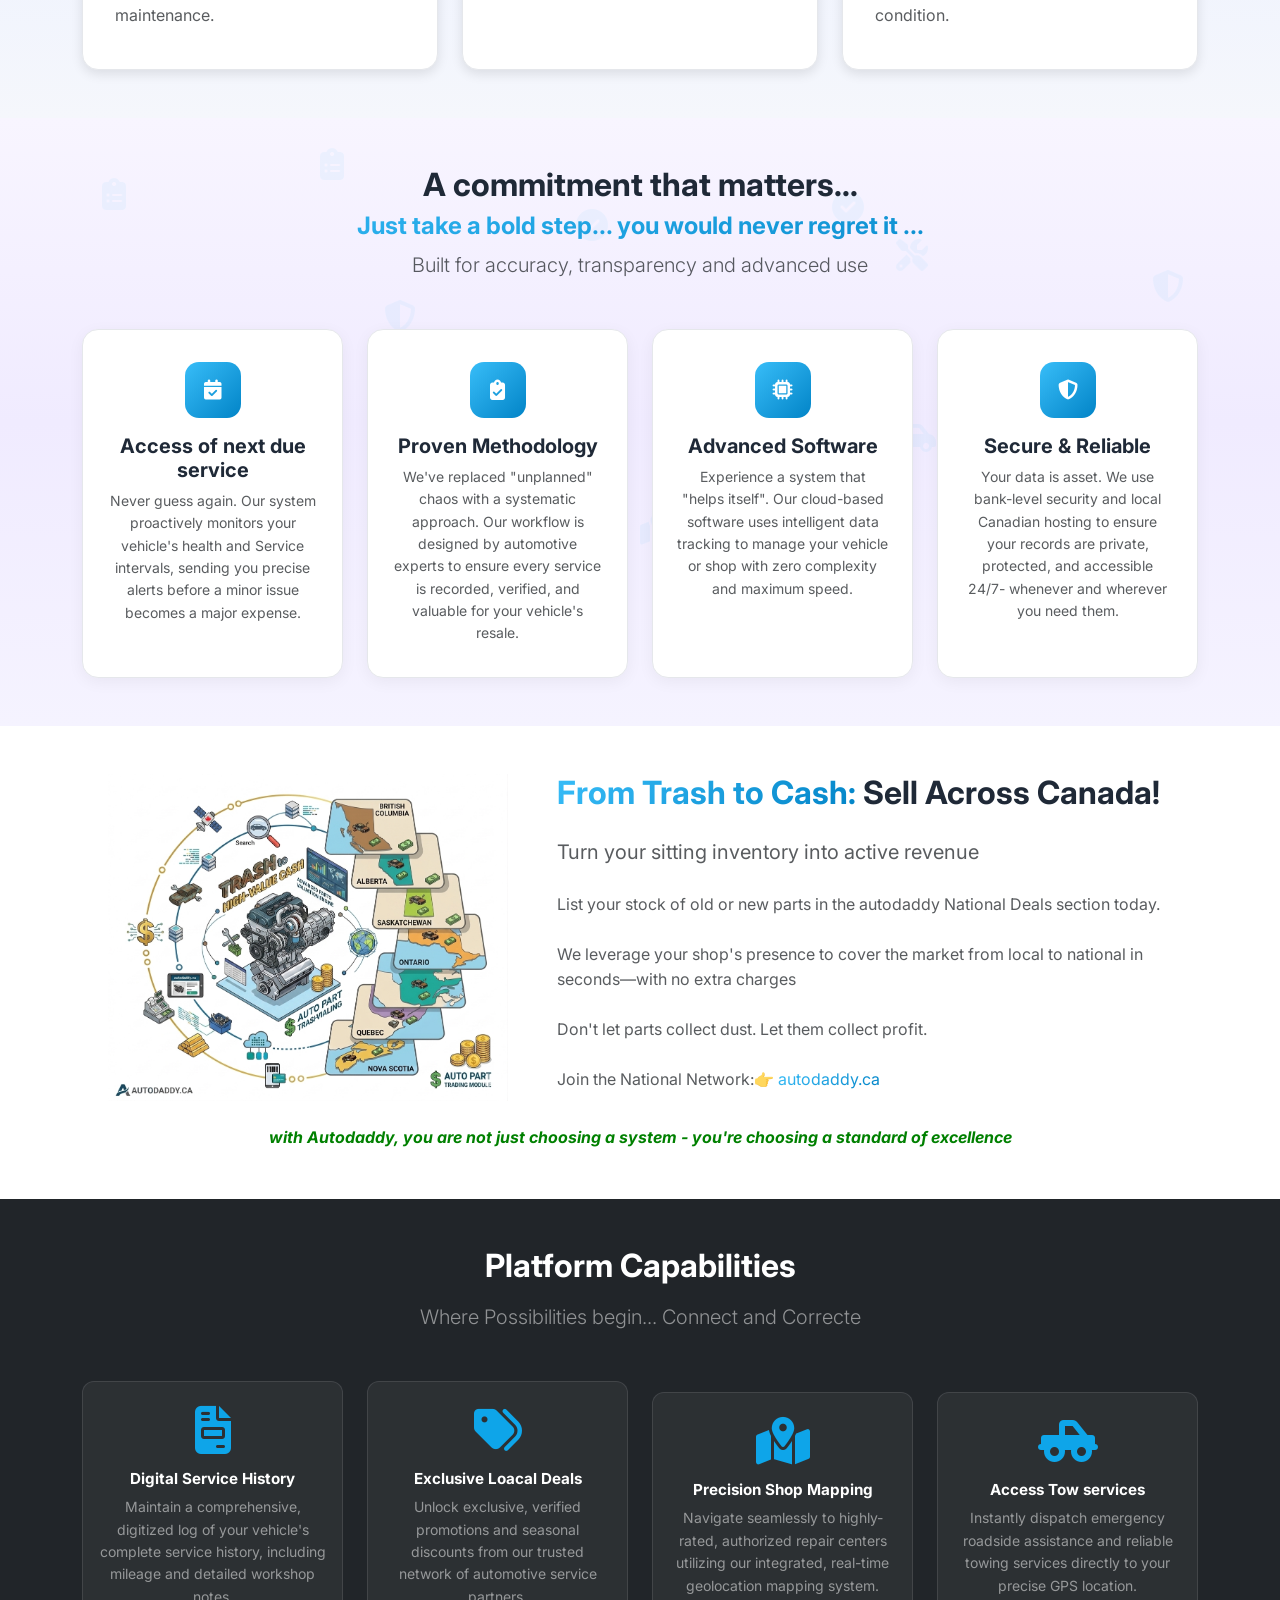
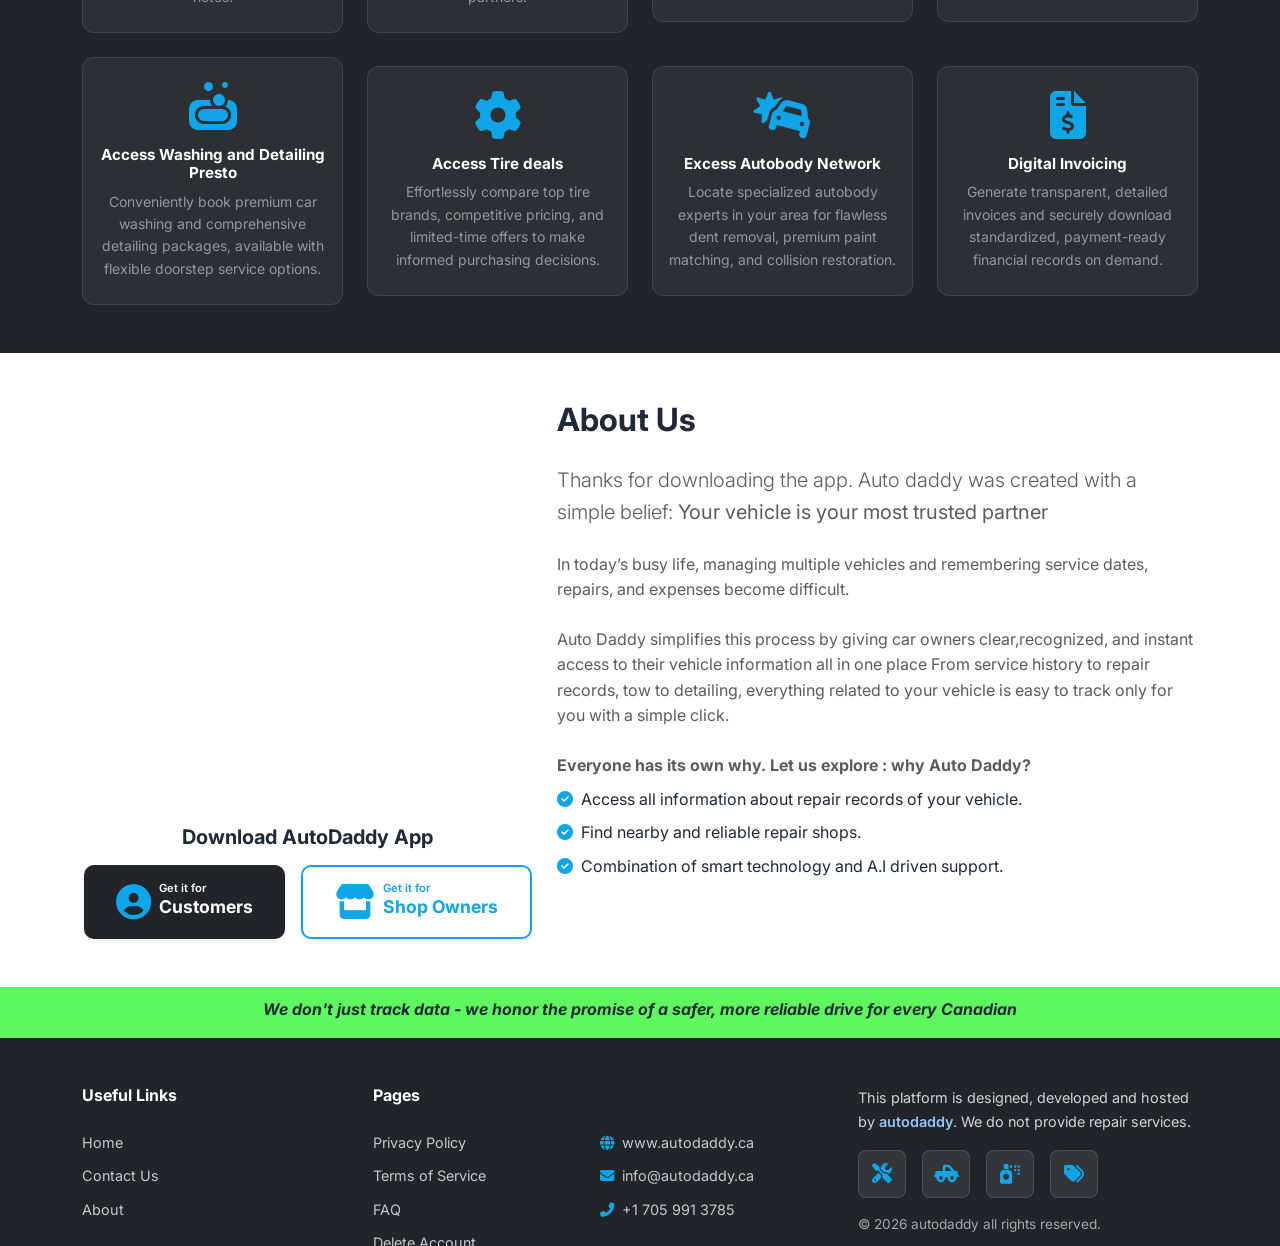
==== commit 9c901eab: "--" ====
--- a/index.html
+++ b/index.html
@@ -513,7 +513,7 @@
                                             class="fas fa-envelope me-2 text-sky"></i>info@autodaddy.ca</a></li>
                                 <li><a href="#features"><i class="fas fa-phone-alt me-2 text-sky"></i>+1
                                         705 991 3785</a></li>
-                                <li><a href="delete-account.html"><i class="fas fa-user-times me-2 text-sky"></i>Delete Account</a></li>
+
                             </ul>
                         </div>
                     </div>
@@ -532,9 +532,7 @@
                         <div class="footer-icon-box" title="Deals"><i class="fas fa-tags text-sky"></i></div>
                     </div>
                     <p class="footer-copy mb-3">&copy; 2026 autodaddy all rights reserved.</p>
-                    <p class="footer-delete-account mb-0">
-                        <a href="delete-account.html" class="footer-link text-danger">Delete Account</a>
-                    </p>
+                 
                 </div>
             </div>
             <hr class="footer-hr my-1">
